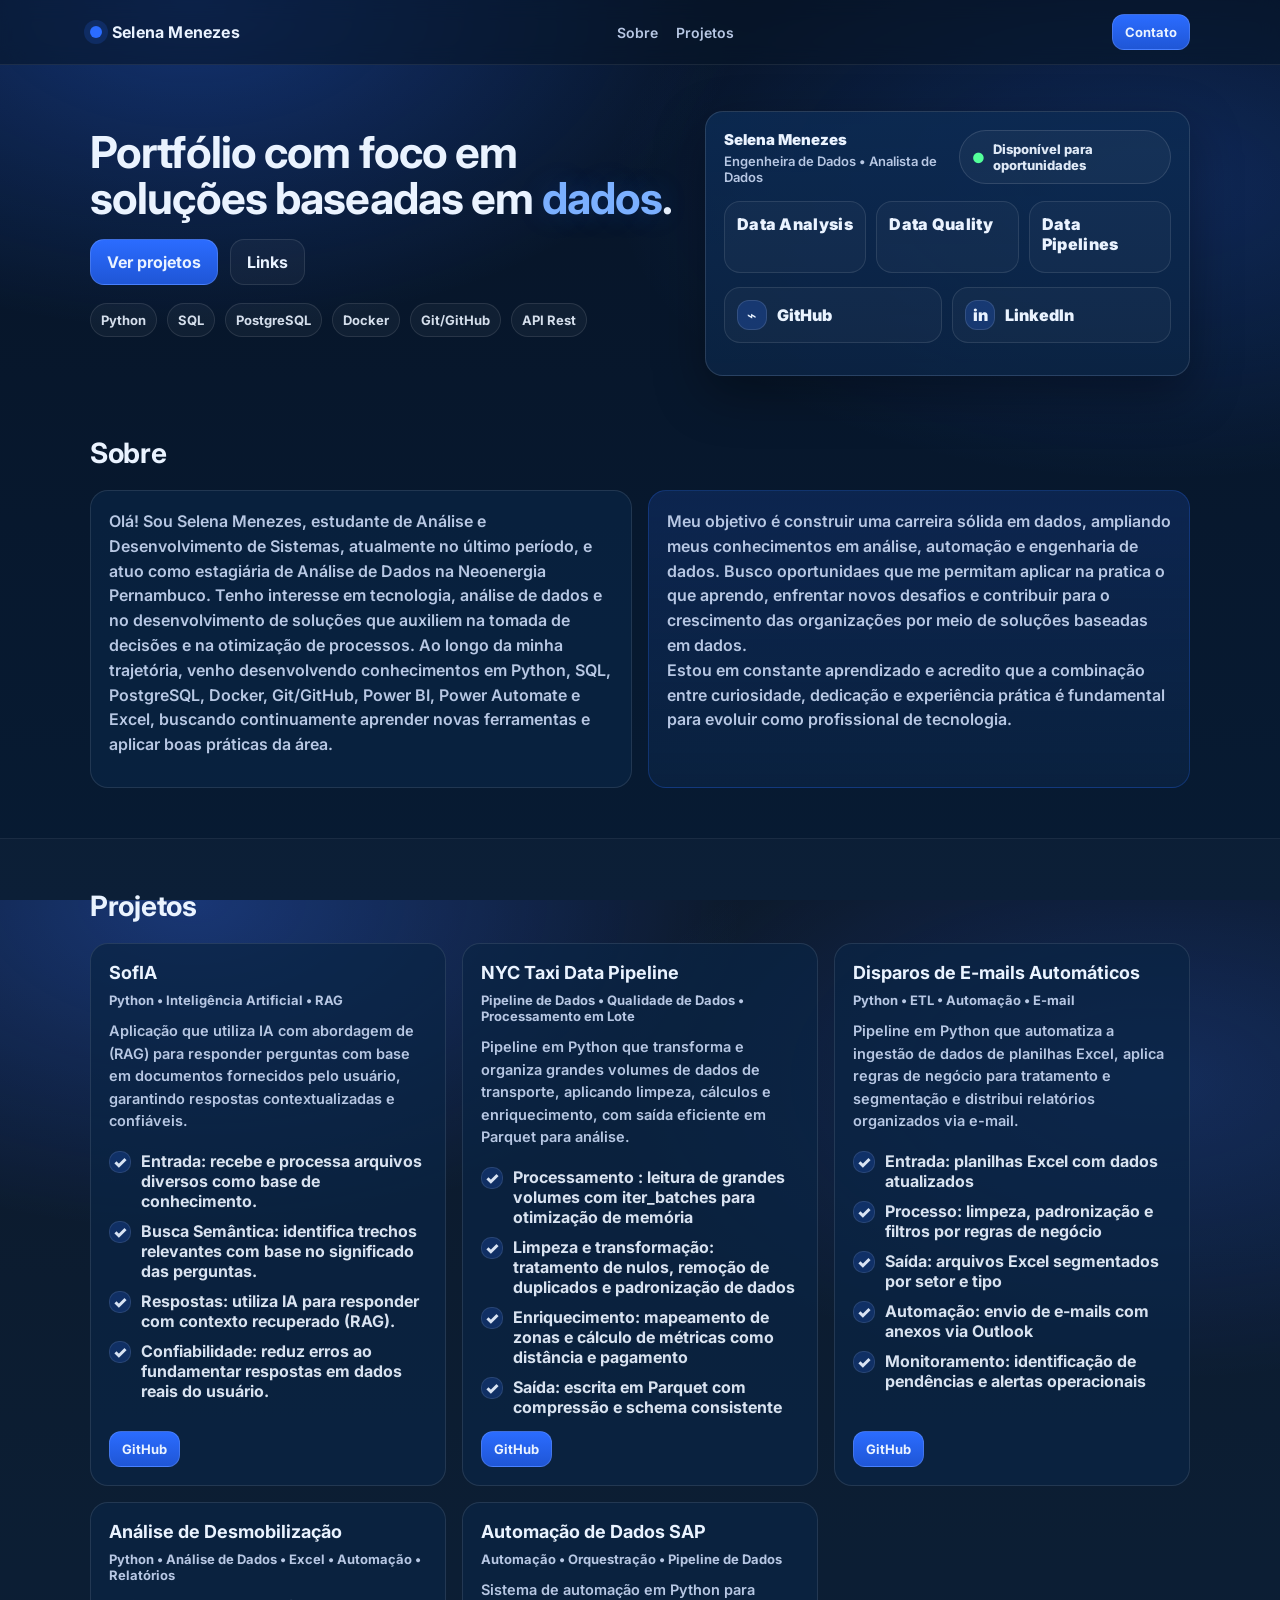
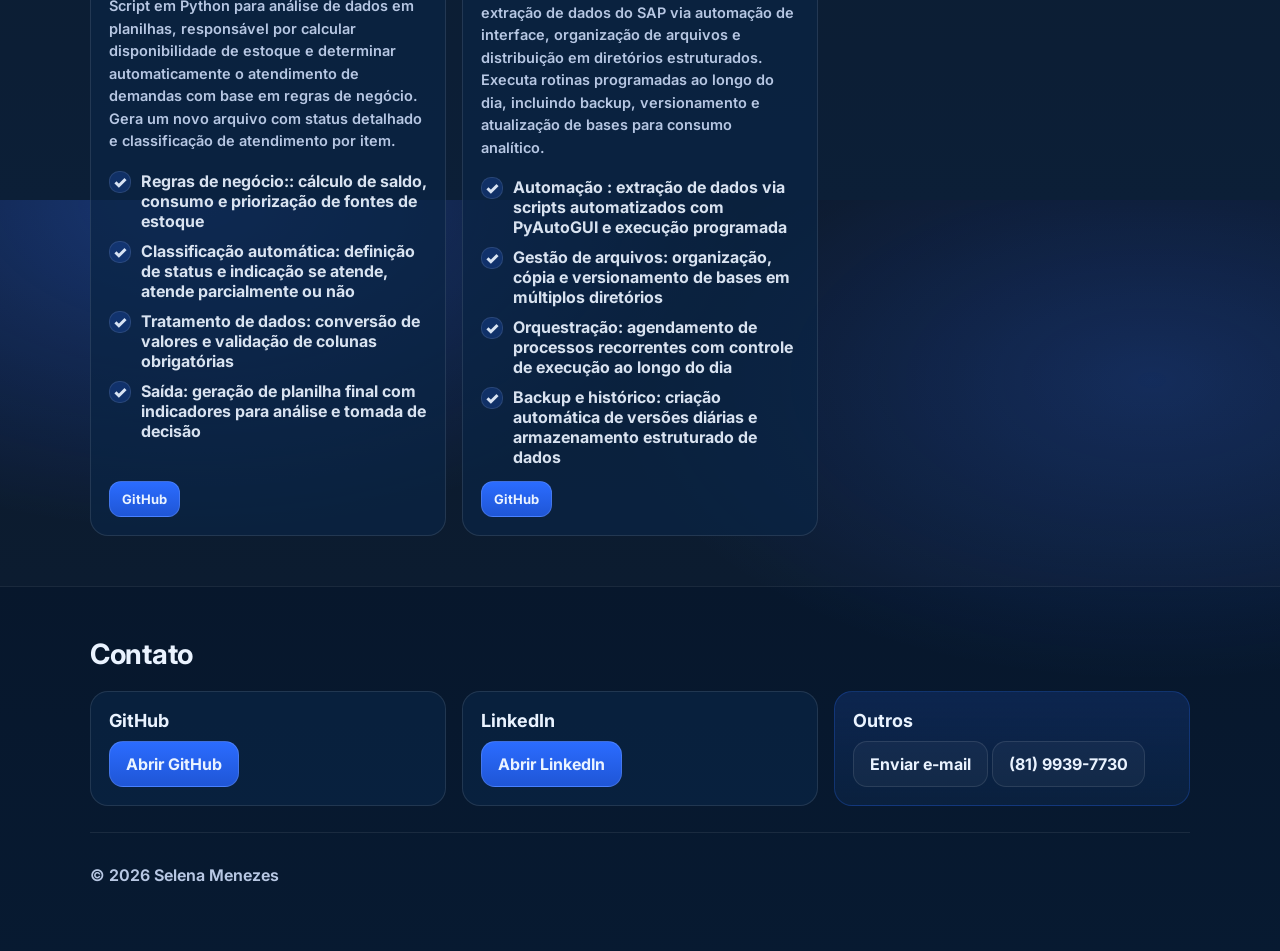
==== index.html @ e8805d84 "#" ====
<!doctype html>
<html lang="pt-BR">
<head>
  <meta charset="utf-8" />
  <meta name="viewport" content="width=device-width, initial-scale=1" />
  <meta name="description" content="Portfólio de dados da Selena Menezes: pipelines, ETL e projetos orientados a dados." />
  <title>Selena Menezes | Portfólio</title>
  <link rel="preconnect" href="https://fonts.googleapis.com">
  <link rel="preconnect" href="https://fonts.gstatic.com" crossorigin>
  <link href="https://fonts.googleapis.com/css2?family=Inter:wght@400;600;700&display=swap" rel="stylesheet">

  <link rel="stylesheet" href="./styles.css" />

  <meta property="og:title" content="Selena Menezes | Portfólio de Dados" />
  <meta property="og:description" content="pipelines e projetos de dados (sem dashboards)" />
  <meta property="og:type" content="website" />
</head>
<body>
  <a class="skip-link" href="#conteudo">Pular para o conteúdo</a>

  <header class="topbar">
    <div class="container topbar__inner">
      <div class="brand" aria-label="Marca">
        <span class="brand__dot" aria-hidden="true"></span>
        <span class="brand__name">Selena Menezes</span>
      </div>

      <nav class="nav" aria-label="Navegação">
        <a href="#sobre" class="nav__link">Sobre</a>
        <a href="#projetos" class="nav__link">Projetos</a>
      </nav>

      <a href="#contato" class="btn btn--primary btn--small" data-i18n="hire">Contato</a>
    </div>
  </header>

  <main id="conteudo">
    <!-- HERO -->
    <section class="hero">
      <div class="container hero__grid">
        <div class="hero__copy">
          <h1 class="hero__title">
            Portfólio com foco em soluções baseadas em <span class="accent">dados</span>.
          </h1>
          <p class="hero__subtitle">

          </p>

          <div class="hero__actions">
            <a class="btn btn--primary" href="#projetos">Ver projetos</a>
            <a class="btn btn--ghost" href="#contato">Links</a>
          </div>

          <ul class="trust">
            <li class="trust__item">Python</li>
            <li class="trust__item">SQL</li>
            <li class="trust__item">PostgreSQL</li>
            <li class="trust__item">Docker</li>
            <li class="trust__item">Git/GitHub</li>
            <li class="trust__item">API Rest</li>
          </ul>
        </div>

        <div class="hero__card" aria-label="Cartão de destaque">
          <div class="hero__cardTop">
            <div class="profile">

              <div>
                <p class="profile__name">Selena Menezes</p>
                <p class="profile__role">Engenheira de Dados • Analista de Dados</p>
              </div>
            </div>

            <div class="status">
              <div class="status__pill">
                <span class="status__icon" aria-hidden="true">●</span>
                Disponível para oportunidades
              </div>
            </div>
          </div>

          <div class="hero__stats" role="list">
            <div class="stat" role="listitem">
              <div class="stat__num">Data Analysis</div>
              <div class="stat__label"></div>
            </div>
            <div class="stat" role="listitem">
              <div class="stat__num">Data Quality</div>
              <div class="stat__label"></div>
            </div>
            <div class="stat" role="listitem">
              <div class="stat__num">Data Pipelines</div>
              <div class="stat__label"></div>
            </div>
          </div>

          <div class="hero__links" id="links-quick">
            <a class="linkCard" href="https://github.com/selenamenezes" target="_blank" rel="noreferrer noopener">
              <span class="linkCard__icon" aria-hidden="true">⌁</span>
              <span class="linkCard__text">GitHub</span>
              <span class="linkCard__hint"></span>
            </a>
            <a class="linkCard" href="https://www.linkedin.com/in/selena-menezes/" target="_blank" rel="noreferrer noopener">
              <span class="linkCard__icon" aria-hidden="true">in</span>
              <span class="linkCard__text">LinkedIn</span>
              <span class="linkCard__hint"></span>
            </a>
          </div>

          <p class="hero__note">
          </p>
        </div>
      </div>
    </section>

    <!-- SOBRE -->
    <section class="section" id="sobre">
      <div class="container">
        <div class="section__header">
          <h2 class="section__title">Sobre</h2>
        </div>

        <div class="grid-2">
          <div class="card">
            <p class="card__text">
              Olá! Sou Selena Menezes, estudante de Análise e Desenvolvimento de Sistemas, atualmente no último período, e atuo como estagiária de Análise de Dados na Neoenergia Pernambuco.
Tenho interesse em tecnologia, análise de dados e no desenvolvimento de soluções que auxiliem na tomada de decisões e na otimização de processos.
Ao longo da minha trajetória, venho desenvolvendo conhecimentos em Python, SQL, PostgreSQL, Docker, Git/GitHub, Power BI, Power Automate e Excel, buscando continuamente aprender novas ferramentas e aplicar boas práticas da área.
          </div>

          <div class="card card--accent">
            <p class="card__text">
              Meu objetivo é construir uma carreira sólida em dados, ampliando meus conhecimentos em análise, automação e engenharia de dados. Busco oportunidaes que me permitam aplicar na pratica o que aprendo, enfrentar novos desafios
              e contribuir para o crescimento das organizações por meio de soluções baseadas em dados. <br>
              Estou em constante aprendizado e acredito que a combinação entre curiosidade, dedicação e experiência prática é fundamental para evoluir como profissional de tecnologia.
            </p>
            <p class="card__text">
              
            </p>

          </div>
        </div>
      </div>
    </section>

    <!-- PROJETOS -->
    <section class="section section--alt" id="projetos">
      <div class="container">
        <div class="section__header">
          <h2 class="section__title">Projetos</h2>
        </div>

        <div class="projectGrid" id="projectGrid">
          <!-- PROJECT 1 -->
          <article class="projectCard" data-project>
            <div class="projectCard__top">
              <div>
                <h3 class="projectCard__title">SofIA</h3>
                <p class="projectCard__meta">Python • Inteligência Artificial • RAG</p>
              </div>
            </div>

            <p class="projectCard__desc">
              Aplicação que utiliza IA com abordagem de (RAG) para responder perguntas com base em documentos fornecidos pelo usuário, garantindo respostas contextualizadas e confiáveis.
            </p>

            <div class="projectCard__bullets">

              <div class="bullet">
                <span class="bullet__icon" aria-hidden="true">✓</span>
                <span><b>Entrada:</b> recebe e processa arquivos diversos como base de conhecimento.</span>
              </div>
              <div class="bullet">
                <span class="bullet__icon" aria-hidden="true">✓</span>
                <span><b>Busca Semântica:</b> identifica trechos relevantes com base no significado das perguntas.</span>
              </div>
              <div class="bullet">
                <span class="bullet__icon" aria-hidden="true">✓</span>
                <span><b>Respostas:</b> utiliza IA para responder com contexto recuperado (RAG).</span>
              </div>
              <div class="bullet">
                <span class="bullet__icon" aria-hidden="true">✓</span>
                <span><b>Confiabilidade:</b> reduz erros ao fundamentar respostas em dados reais do usuário.</span>
              </div>
            </div>

            <div class="projectCard__links">
              <a class="btn btn--primary btn--small" href="https://github.com/selenamenezes/sofIA_ETEPD" target=_blank  rel="noreferrer noopener">GitHub</a>
       
            </div>

            <div class="details" aria-live="polite" hidden>
              <div class="details__inner">
                <p class="details__title">Como rodar (substitua)</p>
                <ol class="list list--number">
                  <li>Instale dependências: <code>pip install -r requirements.txt</code></li>
                  <li>Configure variáveis em <code>.env</code></li>
                  <li>Execute: <code>python main.py</code></li>
                </ol>

                <p class="details__title">Checklist do pipeline</p>
                <ul class="list">
                  <li>Log das etapas</li>
                  <li>Validações (schema, nulls, ranges)</li>
                  <li>Reprocessamento e idempotência</li>
                </ul>
              </div>
            </div>
          </article>

           <!-- PROJECT 3 -->
          <article class="projectCard" data-project>
            <div class="projectCard__top">
              <div>
                <h3 class="projectCard__title">NYC Taxi Data Pipeline</h3>
                <p class="projectCard__meta">Pipeline de Dados • Qualidade de Dados • Processamento em Lote</p>
              </div>
            </div>

            <p class="projectCard__desc">
              Pipeline em Python que transforma e organiza grandes volumes de dados de transporte, aplicando limpeza, cálculos e enriquecimento, com saída eficiente em Parquet para análise.
            </p>

            <div class="projectCard__bullets">
              <div class="bullet"><span class="bullet__icon" aria-hidden="true">✓</span><span><b>Processamento :</b> leitura de grandes volumes com iter_batches para otimização de memória</span></div>
              <div class="bullet"><span class="bullet__icon" aria-hidden="true">✓</span><span><b> Limpeza e transformação:</b> tratamento de nulos, remoção de duplicados e padronização de dados</span></div>
              <div class="bullet"><span class="bullet__icon" aria-hidden="true">✓</span><span><b> Enriquecimento:</b> mapeamento de zonas e cálculo de métricas como distância e pagamento</span></div>
              <div class="bullet"><span class="bullet__icon" aria-hidden="true">✓</span><span><b>Saída:</b> escrita em Parquet com compressão e schema consistente</span></div>
            </div>

            <div class="projectCard__links">
              <a class="btn btn--primary btn--small" href="https://github.com/selenamenezes/NYC-Taxi-Data-Pipeline" target="_blank" rel="noreferrer noopener">GitHub</a>
            </div>

            <div class="details" hidden>
              <div class="details__inner">
                <p class="details__title">Estrutura recomendada</p>
                <ul class="list">
                  <li><code>tests/</code> com validações</li>
                  <li><code>reports/</code> com resultados</li>
                  <li>Ambiente configurável (sem segredos no código)</li>
                </ul>
              </div>
            </div>
          </article>
          
          <!-- PROJECT 2 -->
          <article class="projectCard" data-project>
            <div class="projectCard__top">
              <div>
                <h3 class="projectCard__title">Disparos de E-mails Automáticos</h3>
                <p class="projectCard__meta">Python • ETL • Automação • E-mail</p>
              </div>
            </div>

            <p class="projectCard__desc">
              Pipeline em Python que automatiza a ingestão de dados de planilhas Excel, aplica regras de negócio para tratamento e segmentação e distribui relatórios organizados via e-mail.
            </p>

            <div class="projectCard__bullets">
              <div class="bullet"><span class="bullet__icon" aria-hidden="true">✓</span><span><b>Entrada:</b>  planilhas Excel com dados atualizados</span></div>
              <div class="bullet"><span class="bullet__icon" aria-hidden="true">✓</span><span><b>Processo:</b> limpeza, padronização e filtros por regras de negócio </span></div>
              <div class="bullet"><span class="bullet__icon" aria-hidden="true">✓</span><span><b>Saída:</b> arquivos Excel segmentados por setor e tipo</span></div>
              <div class="bullet"><span class="bullet__icon" aria-hidden="true">✓</span><span><b>Automação:</b> envio de e-mails com anexos via Outlook</span></div>
              <div class="bullet"><span class="bullet__icon" aria-hidden="true">✓</span><span><b>Monitoramento:</b> identificação de pendências e alertas operacionais</span></div>
            </div>

            <div class="projectCard__links">
              <a class="btn btn--primary btn--small" href="https://github.com/selenamenezes/envio_automatico_emails" target="_blank" rel="noreferrer noopener">GitHub</a>

            </div>

            <div class="details" hidden>
              <div class="details__inner">
                <p class="details__title">Resultados que você pode citar</p>
                <ul class="list">
                  <li>Redução no tempo de execução</li>
                  <li>Redução de falhas/rollback</li>
                  <li>Padronização de schema</li>
                </ul>
              </div>
            </div>
          </article>

          <!-- PROJECT 5 -->
          <article class="projectCard" data-project>
            <div class="projectCard__top">
              <div>
                <h3 class="projectCard__title">Análise de Desmobilização</h3>
                <p class="projectCard__meta">Python • Análise de Dados • Excel • Automação • Relatórios</p>
              </div>
            </div>

            <p class="projectCard__desc">
              Script em Python para análise de dados em planilhas, responsável por calcular disponibilidade de estoque e determinar automaticamente o atendimento de demandas com base em regras de negócio. Gera um novo arquivo com status detalhado e classificação de atendimento por item.
            </p>

            <div class="projectCard__bullets">
              <div class="bullet"><span class="bullet__icon" aria-hidden="true">✓</span><span><b>Regras de negócio::</b> cálculo de saldo, consumo e priorização de fontes de estoque</span></div>
              <div class="bullet"><span class="bullet__icon" aria-hidden="true">✓</span><span><b>Classificação automática:</b> definição de status e indicação se atende, atende parcialmente ou não</span></div>
              <div class="bullet"><span class="bullet__icon" aria-hidden="true">✓</span><span><b>Tratamento de dados:</b> conversão de valores e validação de colunas obrigatórias</span></div>
              <div class="bullet"><span class="bullet__icon" aria-hidden="true">✓</span><span><b>Saída:</b>  geração de planilha final com indicadores para análise e tomada de decisão</span></div>
            </div>

            <div class="projectCard__links">
              <a class="btn btn--primary btn--small" href="https://github.com/selenamenezes/analise_desmobilizacao" target="_blank" rel="noreferrer noopener">GitHub</a>
            </div>

            <div class="details" hidden>
              <div class="details__inner">
                <p class="details__title">Checklist de qualidade</p>
                <ul class="list">
                  <li>Logs das etapas e contagem de registros</li>
                  <li>Validações antes/depois do load</li>
                  <li>Configuração via variáveis/arquivos (sem segredos no código)</li>
                </ul>
              </div>
            </div>
          </article>

          <!-- PROJECT 4 -->
          <article class="projectCard" data-project>
            <div class="projectCard__top">
              <div>
                <h3 class="projectCard__title">Automação de Dados SAP</h3>
                <p class="projectCard__meta">Automação  • Orquestração  • Pipeline de Dados</p>
              </div>
            </div>

            <p class="projectCard__desc">
              Sistema de automação em Python para extração de dados do SAP via automação de interface, organização de arquivos e distribuição em diretórios estruturados. Executa rotinas programadas ao longo do dia, incluindo backup, versionamento e atualização de bases para consumo analítico.
            </p>

            <div class="projectCard__bullets">
              <div class="bullet"><span class="bullet__icon" aria-hidden="true">✓</span><span><b>Automação :</b>  extração de dados via scripts automatizados com PyAutoGUI e execução programada</span></div>
              <div class="bullet"><span class="bullet__icon" aria-hidden="true">✓</span><span><b>Gestão de arquivos:</b> organização, cópia e versionamento de bases em múltiplos diretórios</span></div>
              <div class="bullet"><span class="bullet__icon" aria-hidden="true">✓</span><span><b>Orquestração:</b> agendamento de processos recorrentes com controle de execução ao longo do dia</span></div>
              <div class="bullet"><span class="bullet__icon" aria-hidden="true">✓</span><span><b>Backup e histórico:</b> criação automática de versões diárias e armazenamento estruturado de dados</span></div>
            </div>

            <div class="projectCard__links">
              <a class="btn btn--primary btn--small" href="https://github.com/selenamenezes/atualizacoes_24h" target="_blank" rel="noreferrer noopener">GitHub</a>
            </div>

            <div class="details" hidden>
              <div class="details__inner">
                <p class="details__title">O que destacar no README</p>
                <ul class="list">
                  <li>Exemplos de entrada (formato esperado)</li>
                  <li>Regras de validação (critérios e resultados)</li>
                  <li>Estratégia de idempotência e reprocessamento</li>
                </ul>
              </div>
            </div>
          </article>

        </div>

      </div>
    </section>

    <!-- CONTATO -->
    <section class="section" id="contato">
      <div class="container">
        <div class="section__header">
          <h2 class="section__title">Contato</h2>
        </div>

        <div class="grid-3">
          <div class="card">
            <h3 class="card__title">GitHub</h3>
            <a class="btn btn--primary" href="https://github.com/selenamenezes" target="_blank" rel="noreferrer noopener">Abrir GitHub</a>
          </div>
          <div class="card">
            <h3 class="card__title">LinkedIn</h3>
            <a class="btn btn--primary" href="https://www.linkedin.com/in/selena-menezes" target="_blank" rel="noreferrer noopener">Abrir LinkedIn</a>
          </div>
          <div class="card card--accent">
            <h3 class="card__title">Outros</h3>
            <a class="btn btn--ghost" href="mailto:selenamenezes18@gmail.com">Enviar e-mail</a>
            <a class="btn btn--ghost">(81) 9939-7730</a>
          </div>
        </div>

        <footer class="footer">
          <p>
            © <span id="year"></span> Selena Menezes
          </p>
        </footer>
      </div>
    </section>
  </main>

  <script src="./script.js"></script>
</body>
</html>
---- styles.css ----
/* Base */
:root{
  --bg: #071427;
  --bg2:#071b33;
  --card:#0b2444;
  --card2:#0c2a52;
  --text:#eaf3ff;
  --muted:#b7c7e3;
  --primary:#2b6cff; /* blue fav */
  --primary2:#1f56d6;
  --border: rgba(255,255,255,.10);
  --shadow: 0 18px 50px rgba(0,0,0,.35);
  --radius: 18px;
}

*{box-sizing:border-box}
html,body{height:100%}
body{
  margin:0;
  font-family: Inter, system-ui, -apple-system, Segoe UI, Roboto, Arial, sans-serif;
  color:var(--text);
  background:
    radial-gradient(1000px 600px at 15% 0%, rgba(43,108,255,.35), transparent 55%),
    radial-gradient(900px 500px at 90% 20%, rgba(43,108,255,.22), transparent 60%),
    linear-gradient(180deg, var(--bg), var(--bg2));
}

.container{width:min(1100px, calc(100% - 40px)); margin:0 auto;}

.skip-link{
  position:absolute;
  left:-999px;
  top:auto;
  width:1px;
  height:1px;
  overflow:hidden;
}
.skip-link:focus{
  left:16px; top:16px; width:auto; height:auto;
  padding:10px 12px;
  background:#000;
  color:#fff;
  z-index:9999;
  border-radius:12px;
}

/* Topbar */
.topbar{
  position:sticky;
  top:0;
  z-index:50;
  backdrop-filter: blur(10px);
  background: rgba(7,20,39,.55);
  border-bottom: 1px solid rgba(255,255,255,.08);
}
.topbar__inner{display:flex; align-items:center; justify-content:space-between; gap:18px; padding:14px 0;}
.brand{display:flex; align-items:center; gap:10px; font-weight:700; letter-spacing:.2px;}
.brand__dot{width:12px; height:12px; border-radius:999px; background:var(--primary); box-shadow:0 0 0 6px rgba(43,108,255,.18)}
.brand__name{font-size:16px;}
.nav{display:flex; gap:18px; align-items:center;}
.nav__link{color:var(--muted); text-decoration:none; font-weight:600; font-size:14px;}
.nav__link:hover{color:var(--text)}

/* Buttons */
.btn{
  display:inline-flex;
  align-items:center;
  justify-content:center;
  gap:10px;
  border-radius:14px;
  padding:12px 16px;
  border:1px solid var(--border);
  color:var(--text);
  text-decoration:none;
  font-weight:700;
  transition: transform .08s ease, background .15s ease, border-color .15s ease;
}
.btn:active{transform: translateY(1px)}
.btn--small{padding:9px 12px; border-radius:12px; font-size:13px}
.btn--primary{background: linear-gradient(180deg, var(--primary), var(--primary2)); border-color: rgba(255,255,255,.14)}
.btn--primary:hover{border-color: rgba(255,255,255,.22)}
.btn--ghost{background: rgba(255,255,255,.04)}
.btn--ghost:hover{background: rgba(255,255,255,.07)}

/* Hero */
.hero{padding:46px 0 10px;}
.hero__grid{display:grid; grid-template-columns: 1.1fr .9fr; gap:22px; align-items:start;}
.hero__copy{padding:18px 0;}
.kicker{margin:0 0 10px; color:rgba(234,243,255,.85); font-weight:800; letter-spacing:.12em; font-size:12px; text-transform:uppercase}
.hero__title{margin:0 0 14px; font-size:44px; line-height:1.05; letter-spacing:-.02em;}
.accent{color: #7bb0ff; text-shadow: 0 0 28px rgba(43,108,255,.22)}
.hero__subtitle{margin:0 0 18px; color:var(--muted); font-weight:500; font-size:15.5px; line-height:1.55; max-width:58ch;}
.hero__actions{display:flex; gap:12px; flex-wrap:wrap; margin-top:8px;}

.trust{list-style:none; padding:0; margin:18px 0 0; display:flex; flex-wrap:wrap; gap:10px;}
.trust__item{
  padding:8px 10px;
  border:1px solid rgba(255,255,255,.10);
  background: rgba(255,255,255,.04);
  border-radius:999px;
  font-weight:700;
  font-size:13px;
  color: rgba(234,243,255,.9);
}

.hero__card{
  background: linear-gradient(180deg, rgba(12,42,82,.9), rgba(11,36,68,.86));
  border:1px solid rgba(255,255,255,.12);
  border-radius: var(--radius);
  box-shadow: var(--shadow);
  padding:18px;
}
.hero__cardTop{display:flex; justify-content:space-between; gap:12px; align-items:flex-start;}
.profile{display:flex; gap:12px; align-items:center;}
.avatar{width:44px; height:44px; border-radius:14px; background: rgba(43,108,255,.22); border:1px solid rgba(255,255,255,.14); display:flex; align-items:center; justify-content:center; font-weight:900;}
.profile__name{margin:0; font-weight:900; font-size:15px}
.profile__role{margin:4px 0 0; color:var(--muted); font-weight:600; font-size:13px}

.status__pill{display:inline-flex; gap:8px; align-items:center; padding:10px 12px; border-radius:999px; border:1px solid rgba(255,255,255,.12); background: rgba(255,255,255,.04); font-weight:800; color:rgba(234,243,255,.95); font-size:13px}
.status__icon{color: #53ff9a; font-size:14px}

.hero__stats{display:grid; grid-template-columns: repeat(3, 1fr); gap:10px; margin-top:16px;}
.stat{padding:12px; border-radius:16px; border:1px solid rgba(255,255,255,.10); background: rgba(255,255,255,.03)}
.stat__num{font-weight:950; letter-spacing:.02em}
.stat__label{margin-top:6px; color:var(--muted); font-weight:700; font-size:13px}

.hero__links{display:grid; grid-template-columns: 1fr 1fr; gap:10px; margin-top:14px;}
.linkCard{
  text-decoration:none; color:var(--text);
  border-radius:16px;
  border:1px solid rgba(255,255,255,.10);
  background: rgba(255,255,255,.03);
  padding:12px;
  display:flex; align-items:center; gap:10px;
}
.linkCard:hover{border-color: rgba(255,255,255,.20); background: rgba(255,255,255,.06)}
.linkCard__icon{width:30px; height:30px; border-radius:12px; display:flex; align-items:center; justify-content:center; background: rgba(43,108,255,.22); border:1px solid rgba(255,255,255,.12); font-weight:900}
.linkCard__text{font-weight:900}
.linkCard__hint{margin-left:auto; color:var(--muted); font-weight:800; font-size:12px}

.hero__note{margin:14px 0 0; color:var(--muted); font-weight:600; font-size:13px; line-height:1.45}

/* Sections */
.section{padding:50px 0;}
.section--alt{background: rgba(255,255,255,.02); border-top:1px solid rgba(255,255,255,.06); border-bottom:1px solid rgba(255,255,255,.06)}
.section__header{margin-bottom:20px;}
.section__title{margin:0; font-size:28px; letter-spacing:-.01em}
.section__subtitle{margin:8px 0 0; color:var(--muted); font-weight:600;}

/* Grids */
.grid-2{display:grid; grid-template-columns: 1fr 1fr; gap:16px;}
.grid-3{display:grid; grid-template-columns: repeat(3, 1fr); gap:16px;}

.card{
  background: rgba(11,36,68,.72);
  border:1px solid rgba(255,255,255,.10);
  border-radius: var(--radius);
  padding:18px;
}
.card--accent{background: linear-gradient(180deg, rgba(43,108,255,.16), rgba(11,36,68,.72)); border-color: rgba(43,108,255,.25)}
.card__title{margin:0 0 10px; font-size:18px}
.card__text{margin:0 0 12px; color:var(--muted); font-weight:600; line-height:1.55}
.card__tagline{margin:0; color: rgba(234,243,255,.92); font-weight:900}

.list{margin:0; padding-left:18px; color:var(--muted); font-weight:600; line-height:1.7}
.list code{color: rgba(234,243,255,.92)}
.list--number{padding-left:20px}

/* Projects */
.projectGrid{display:grid; grid-template-columns: repeat(3, 1fr); gap:16px;}
.projectCard{
  background: rgba(11,36,68,.72);
  border:1px solid rgba(255,255,255,.10);
  border-radius: var(--radius);
  padding:18px;
  display:flex; flex-direction:column;
  min-height: 380px;
}
.projectCard__top{display:flex; align-items:flex-start; justify-content:space-between; gap:12px;}
.projectCard__title{margin:0; font-size:18px; line-height:1.25}
.projectCard__meta{margin:8px 0 0; color:var(--muted); font-weight:700; font-size:13px}
.projectCard__desc{margin:12px 0 14px; color:var(--muted); font-weight:600; line-height:1.55; font-size:14.5px}
.projectCard__bullets{display:flex; flex-direction:column; gap:10px; margin-top:4px;}
.bullet{display:flex; gap:10px; align-items:flex-start; color: rgba(234,243,255,.92); font-weight:700}
.bullet__icon{width:22px; height:22px; border-radius:10px; display:inline-flex; align-items:center; justify-content:center; background: rgba(43,108,255,.20); border:1px solid rgba(255,255,255,.10); font-weight:900; flex:0 0 auto}

.projectCard__links{display:flex; gap:10px; margin-top:auto; padding-top:14px;}

.badge{
  padding:8px 10px; border-radius:999px;
  font-weight:900; font-size:12px;
  border:1px solid rgba(255,255,255,.12);
  background: rgba(255,255,255,.04);
  color: rgba(234,243,255,.9);
}
.badge--blue{border-color: rgba(43,108,255,.35); background: rgba(43,108,255,.12)}

.details{margin-top:12px; border-top: 1px solid rgba(255,255,255,.08); padding-top:12px;}
.details__inner{color:var(--muted);}
.details__title{margin:0 0 10px; font-weight:950; color: rgba(234,243,255,.92)}

.ctaRow{margin-top:16px}
.ctaRow__card{
  padding:16px;
  border-radius: var(--radius);
  border:1px dashed rgba(255,255,255,.18);
  background: rgba(255,255,255,.03);
}
.ctaRow__title{margin:0; font-weight:950}
.ctaRow__text{margin:8px 0 0; color:var(--muted); font-weight:650; line-height:1.5}

/* Footer */
.footer{margin-top:26px; padding-top:16px; border-top:1px solid rgba(255,255,255,.08); color:var(--muted); font-weight:650}
.footer__link{color: rgba(234,243,255,.9); font-weight:900; text-decoration:none}
.footer__link:hover{text-decoration:underline}

/* Responsive */
@media (max-width: 980px){
  .hero__grid{grid-template-columns: 1fr;}
  .projectGrid{grid-template-columns: 1fr;}
  .grid-3{grid-template-columns: 1fr;}
  .grid-2{grid-template-columns: 1fr;}
  .hero__title{font-size:34px}
  .nav{display:none}
}
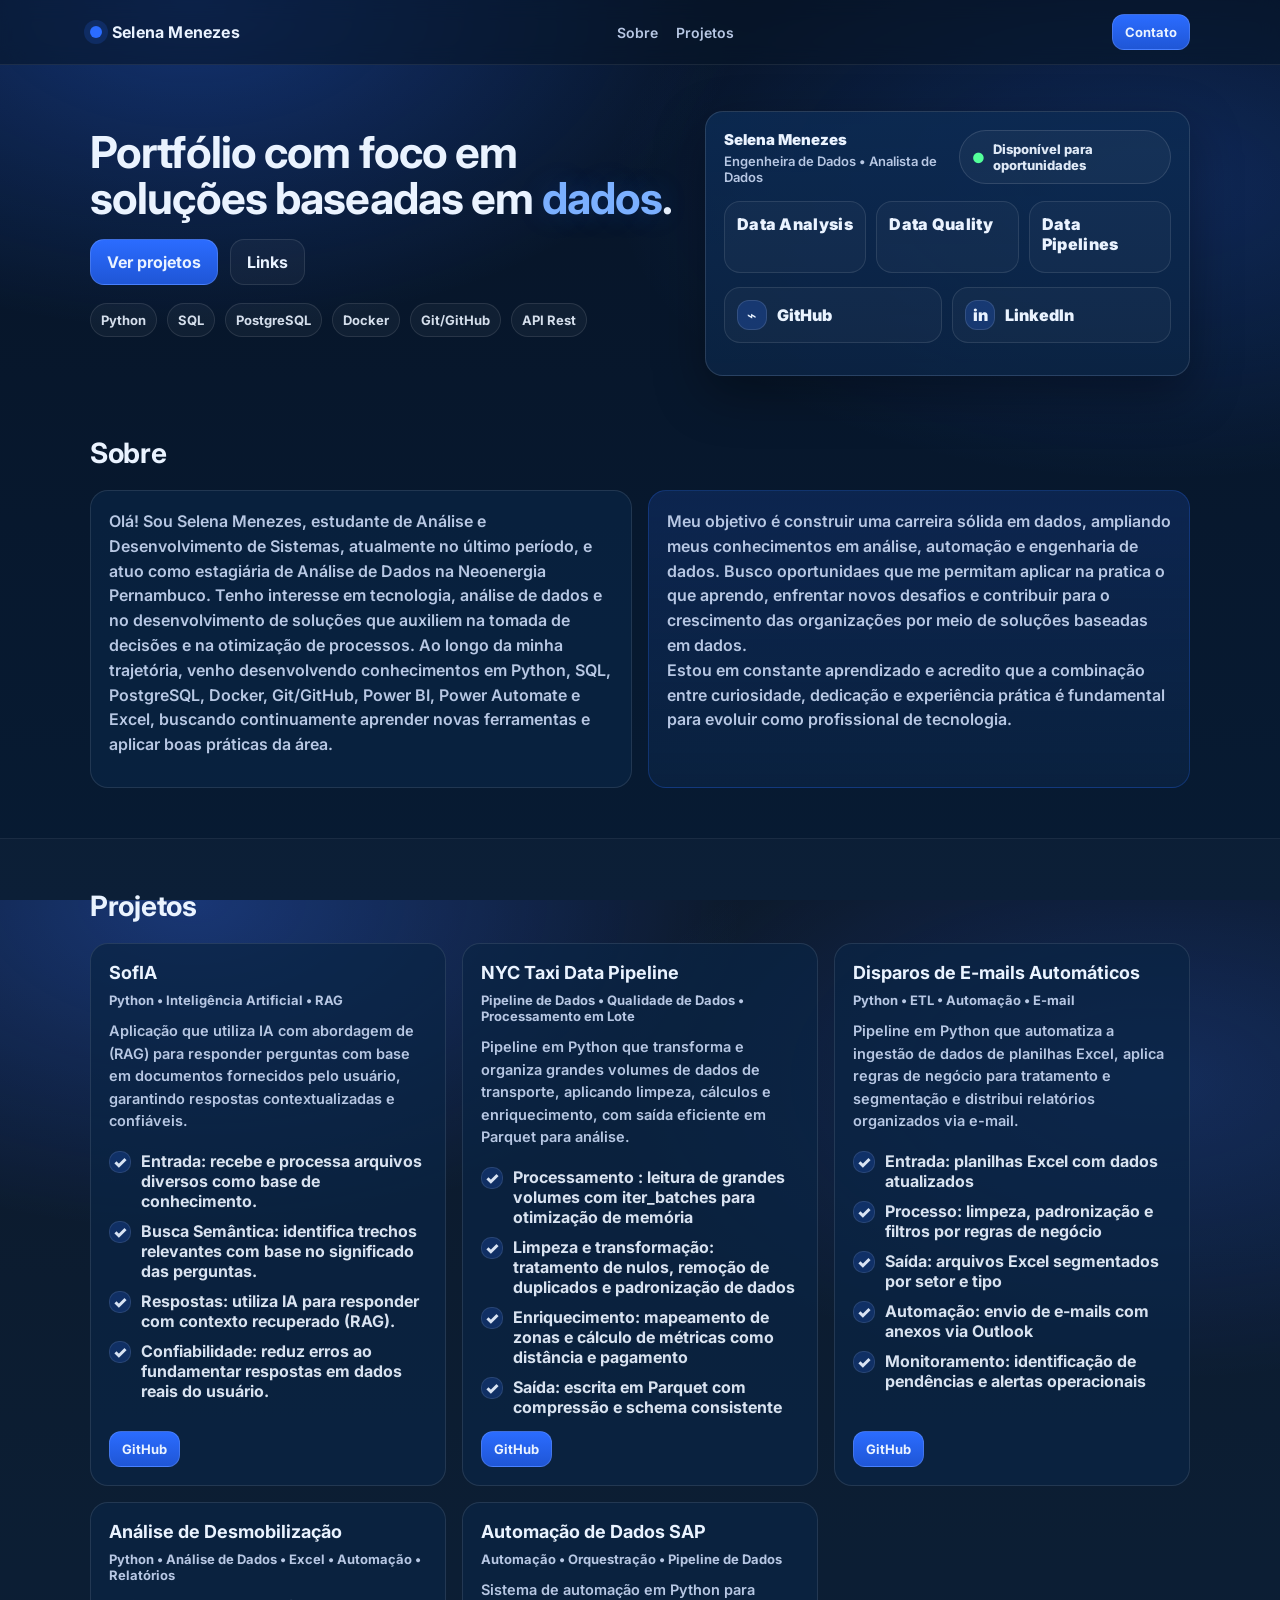
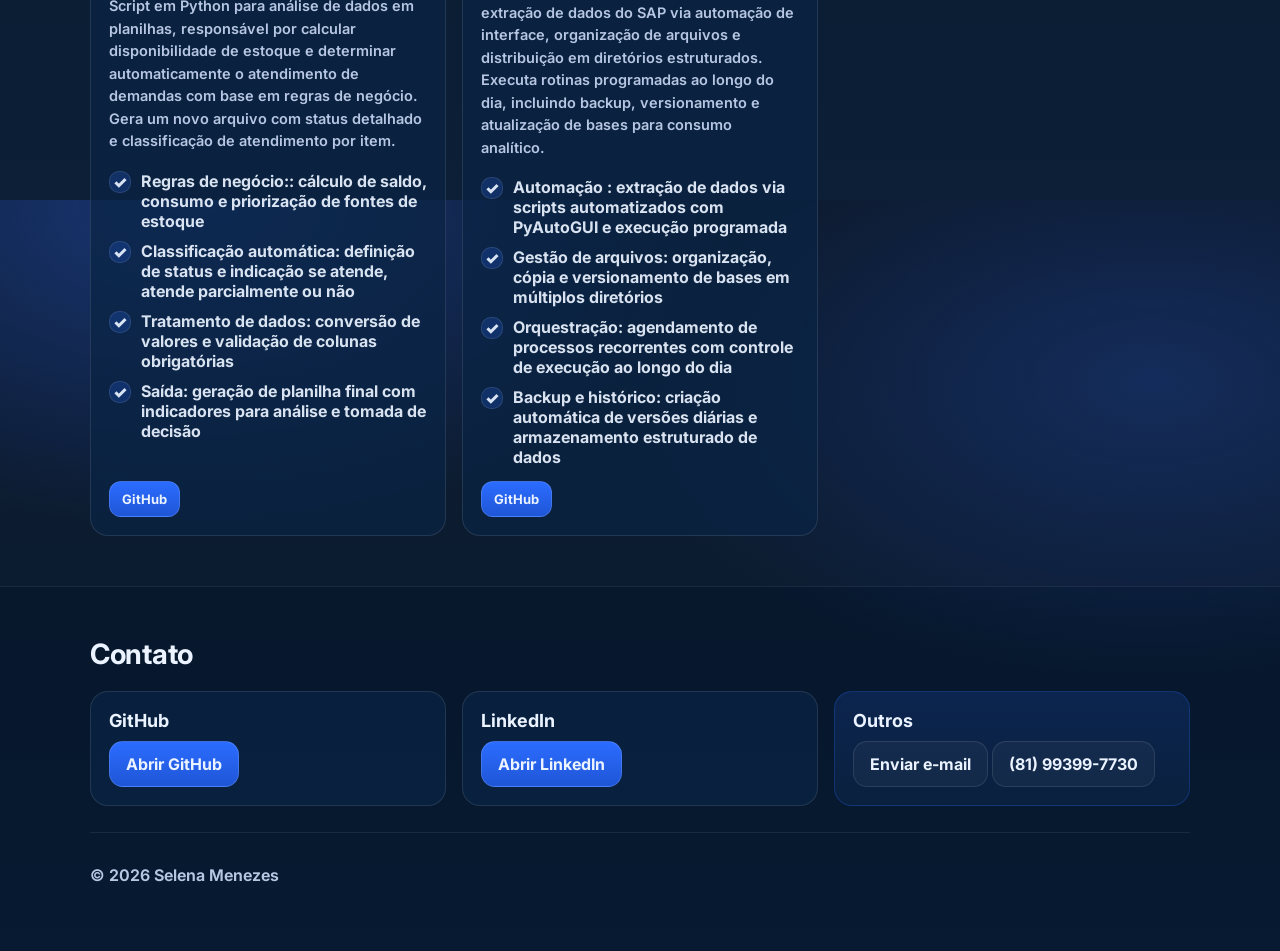
==== commit 296549c9: "#" ====
--- a/index.html
+++ b/index.html
@@ -12,7 +12,7 @@
   <link rel="stylesheet" href="./styles.css" />
 
   <meta property="og:title" content="Selena Menezes | Portfólio de Dados" />
-  <meta property="og:description" content="pipelines e projetos de dados (sem dashboards)" />
+  <meta property="og:description" content="" />
   <meta property="og:type" content="website" />
 </head>
 <body>
@@ -378,7 +378,7 @@
           <div class="card card--accent">
             <h3 class="card__title">Outros</h3>
             <a class="btn btn--ghost" href="mailto:selenamenezes18@gmail.com">Enviar e-mail</a>
-            <a class="btn btn--ghost">(81) 9939-7730</a>
+            <a class="btn btn--ghost">(81) 99399-7730</a>
           </div>
         </div>
 
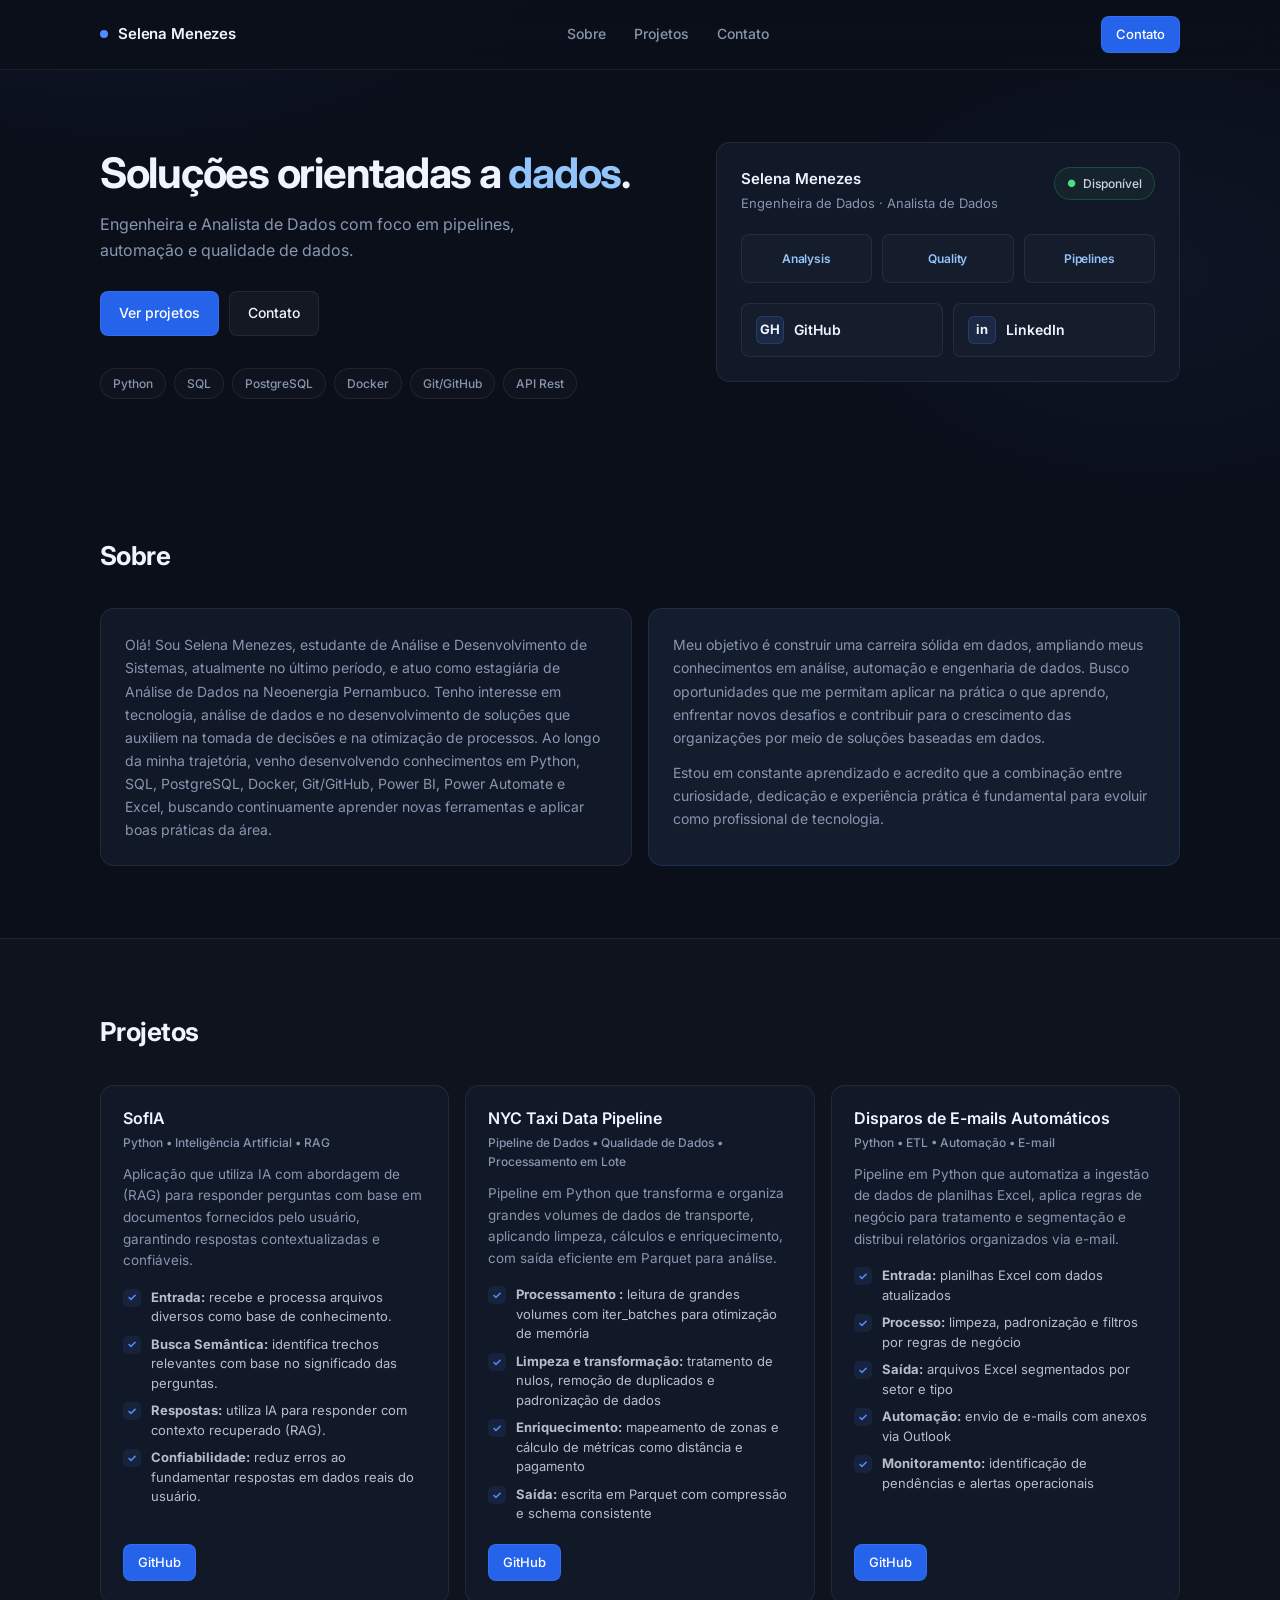
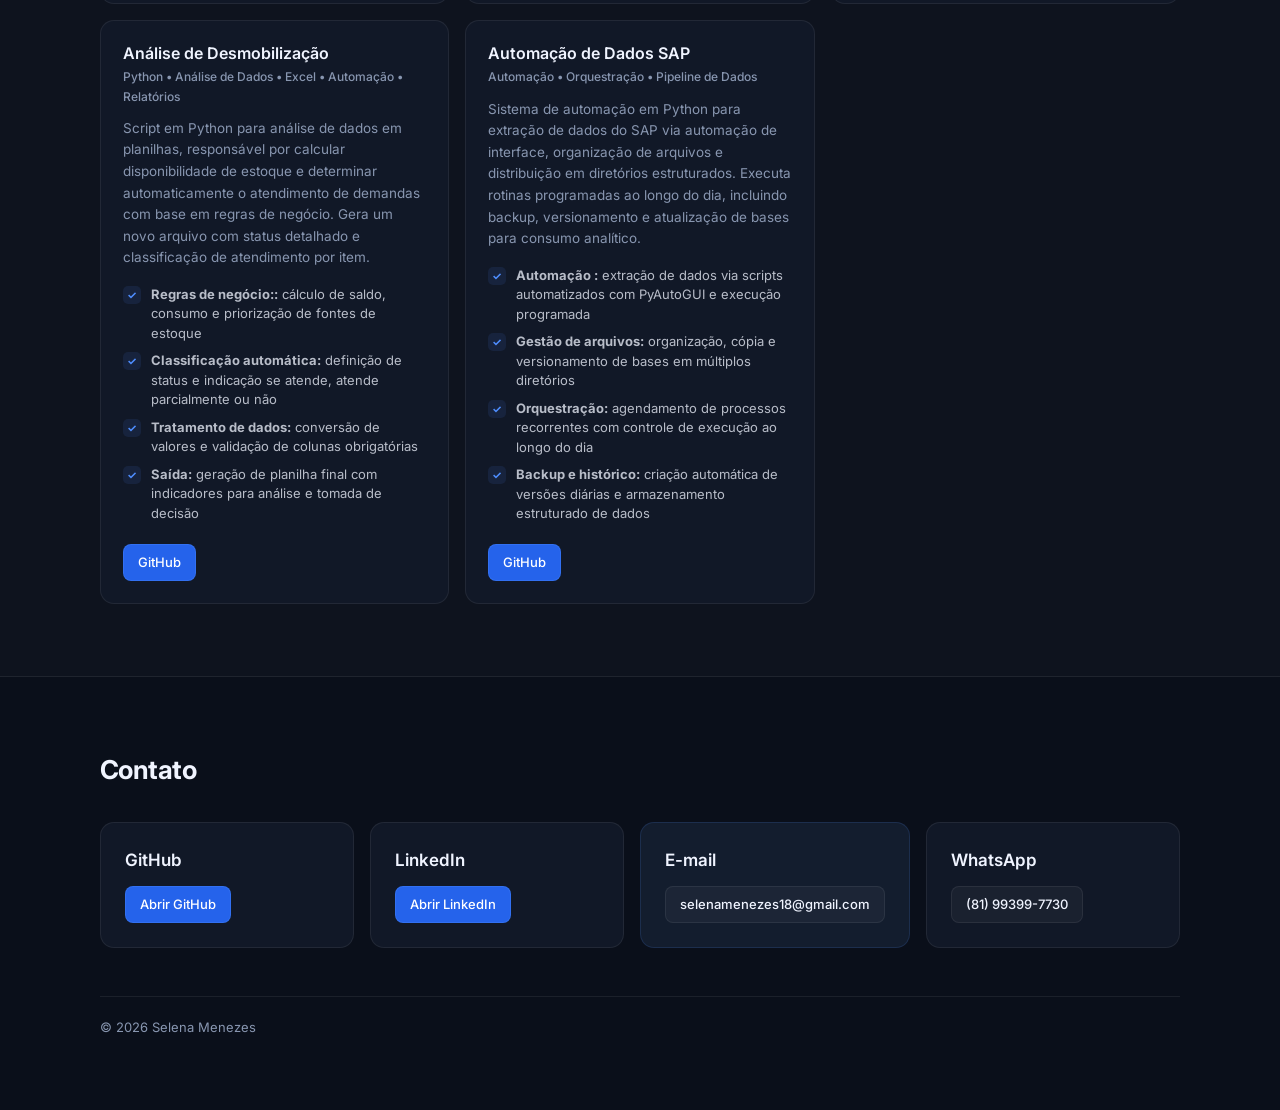
==== commit e4cab38c: "#" ====
--- a/index.html
+++ b/index.html
@@ -20,17 +20,18 @@
 
   <header class="topbar">
     <div class="container topbar__inner">
-      <div class="brand" aria-label="Marca">
+      <a class="brand" href="#" aria-label="Início">
         <span class="brand__dot" aria-hidden="true"></span>
-        <span class="brand__name">Selena Menezes</span>
-      </div>
+        Selena Menezes
+      </a>
 
       <nav class="nav" aria-label="Navegação">
         <a href="#sobre" class="nav__link">Sobre</a>
         <a href="#projetos" class="nav__link">Projetos</a>
+        <a href="#contato" class="nav__link">Contato</a>
       </nav>
 
-      <a href="#contato" class="btn btn--primary btn--small" data-i18n="hire">Contato</a>
+      <a href="#contato" class="btn btn--primary btn--small">Contato</a>
     </div>
   </header>
 
@@ -40,15 +41,15 @@
       <div class="container hero__grid">
         <div class="hero__copy">
           <h1 class="hero__title">
-            Portfólio com foco em soluções baseadas em <span class="accent">dados</span>.
+            Soluções orientadas a <span class="accent">dados</span>.
           </h1>
           <p class="hero__subtitle">
-
+            Engenheira e Analista de Dados com foco em pipelines, automação e qualidade de dados.
           </p>
 
           <div class="hero__actions">
             <a class="btn btn--primary" href="#projetos">Ver projetos</a>
-            <a class="btn btn--ghost" href="#contato">Links</a>
+            <a class="btn btn--ghost" href="#contato">Contato</a>
           </div>
 
           <ul class="trust">
@@ -64,51 +65,39 @@
         <div class="hero__card" aria-label="Cartão de destaque">
           <div class="hero__cardTop">
             <div class="profile">
-
               <div>
                 <p class="profile__name">Selena Menezes</p>
-                <p class="profile__role">Engenheira de Dados • Analista de Dados</p>
-              </div>
-            </div>
-
-            <div class="status">
-              <div class="status__pill">
-                <span class="status__icon" aria-hidden="true">●</span>
-                Disponível para oportunidades
-              </div>
+                <p class="profile__role">Engenheira de Dados · Analista de Dados</p>
+              </div>
+            </div>
+            <div class="status__pill">
+              <span class="status__icon" aria-hidden="true">●</span>
+              Disponível
             </div>
           </div>
 
           <div class="hero__stats" role="list">
             <div class="stat" role="listitem">
-              <div class="stat__num">Data Analysis</div>
-              <div class="stat__label"></div>
+              <div class="stat__num">Analysis</div>
             </div>
             <div class="stat" role="listitem">
-              <div class="stat__num">Data Quality</div>
-              <div class="stat__label"></div>
+              <div class="stat__num">Quality</div>
             </div>
             <div class="stat" role="listitem">
-              <div class="stat__num">Data Pipelines</div>
-              <div class="stat__label"></div>
+              <div class="stat__num">Pipelines</div>
             </div>
           </div>
 
           <div class="hero__links" id="links-quick">
             <a class="linkCard" href="https://github.com/selenamenezes" target="_blank" rel="noreferrer noopener">
-              <span class="linkCard__icon" aria-hidden="true">⌁</span>
+              <span class="linkCard__icon" aria-hidden="true">GH</span>
               <span class="linkCard__text">GitHub</span>
-              <span class="linkCard__hint"></span>
             </a>
             <a class="linkCard" href="https://www.linkedin.com/in/selena-menezes/" target="_blank" rel="noreferrer noopener">
               <span class="linkCard__icon" aria-hidden="true">in</span>
               <span class="linkCard__text">LinkedIn</span>
-              <span class="linkCard__hint"></span>
             </a>
           </div>
-
-          <p class="hero__note">
-          </p>
         </div>
       </div>
     </section>
@@ -124,20 +113,18 @@
           <div class="card">
             <p class="card__text">
               Olá! Sou Selena Menezes, estudante de Análise e Desenvolvimento de Sistemas, atualmente no último período, e atuo como estagiária de Análise de Dados na Neoenergia Pernambuco.
-Tenho interesse em tecnologia, análise de dados e no desenvolvimento de soluções que auxiliem na tomada de decisões e na otimização de processos.
-Ao longo da minha trajetória, venho desenvolvendo conhecimentos em Python, SQL, PostgreSQL, Docker, Git/GitHub, Power BI, Power Automate e Excel, buscando continuamente aprender novas ferramentas e aplicar boas práticas da área.
+              Tenho interesse em tecnologia, análise de dados e no desenvolvimento de soluções que auxiliem na tomada de decisões e na otimização de processos.
+              Ao longo da minha trajetória, venho desenvolvendo conhecimentos em Python, SQL, PostgreSQL, Docker, Git/GitHub, Power BI, Power Automate e Excel, buscando continuamente aprender novas ferramentas e aplicar boas práticas da área.
+            </p>
           </div>
 
           <div class="card card--accent">
             <p class="card__text">
-              Meu objetivo é construir uma carreira sólida em dados, ampliando meus conhecimentos em análise, automação e engenharia de dados. Busco oportunidaes que me permitam aplicar na pratica o que aprendo, enfrentar novos desafios
-              e contribuir para o crescimento das organizações por meio de soluções baseadas em dados. <br>
+              Meu objetivo é construir uma carreira sólida em dados, ampliando meus conhecimentos em análise, automação e engenharia de dados. Busco oportunidades que me permitam aplicar na prática o que aprendo, enfrentar novos desafios e contribuir para o crescimento das organizações por meio de soluções baseadas em dados.
+            </p>
+            <p class="card__text">
               Estou em constante aprendizado e acredito que a combinação entre curiosidade, dedicação e experiência prática é fundamental para evoluir como profissional de tecnologia.
             </p>
-            <p class="card__text">
-              
-            </p>
-
           </div>
         </div>
       </div>
@@ -185,26 +172,7 @@
             </div>
 
             <div class="projectCard__links">
-              <a class="btn btn--primary btn--small" href="https://github.com/selenamenezes/sofIA_ETEPD" target=_blank  rel="noreferrer noopener">GitHub</a>
-       
-            </div>
-
-            <div class="details" aria-live="polite" hidden>
-              <div class="details__inner">
-                <p class="details__title">Como rodar (substitua)</p>
-                <ol class="list list--number">
-                  <li>Instale dependências: <code>pip install -r requirements.txt</code></li>
-                  <li>Configure variáveis em <code>.env</code></li>
-                  <li>Execute: <code>python main.py</code></li>
-                </ol>
-
-                <p class="details__title">Checklist do pipeline</p>
-                <ul class="list">
-                  <li>Log das etapas</li>
-                  <li>Validações (schema, nulls, ranges)</li>
-                  <li>Reprocessamento e idempotência</li>
-                </ul>
-              </div>
+              <a class="btn btn--primary btn--small" href="https://github.com/selenamenezes/sofIA_ETEPD" target="_blank" rel="noreferrer noopener">GitHub</a>
             </div>
           </article>
 
@@ -230,17 +198,6 @@
 
             <div class="projectCard__links">
               <a class="btn btn--primary btn--small" href="https://github.com/selenamenezes/NYC-Taxi-Data-Pipeline" target="_blank" rel="noreferrer noopener">GitHub</a>
-            </div>
-
-            <div class="details" hidden>
-              <div class="details__inner">
-                <p class="details__title">Estrutura recomendada</p>
-                <ul class="list">
-                  <li><code>tests/</code> com validações</li>
-                  <li><code>reports/</code> com resultados</li>
-                  <li>Ambiente configurável (sem segredos no código)</li>
-                </ul>
-              </div>
             </div>
           </article>
           
@@ -267,18 +224,6 @@
 
             <div class="projectCard__links">
               <a class="btn btn--primary btn--small" href="https://github.com/selenamenezes/envio_automatico_emails" target="_blank" rel="noreferrer noopener">GitHub</a>
-
-            </div>
-
-            <div class="details" hidden>
-              <div class="details__inner">
-                <p class="details__title">Resultados que você pode citar</p>
-                <ul class="list">
-                  <li>Redução no tempo de execução</li>
-                  <li>Redução de falhas/rollback</li>
-                  <li>Padronização de schema</li>
-                </ul>
-              </div>
             </div>
           </article>
 
@@ -305,17 +250,6 @@
             <div class="projectCard__links">
               <a class="btn btn--primary btn--small" href="https://github.com/selenamenezes/analise_desmobilizacao" target="_blank" rel="noreferrer noopener">GitHub</a>
             </div>
-
-            <div class="details" hidden>
-              <div class="details__inner">
-                <p class="details__title">Checklist de qualidade</p>
-                <ul class="list">
-                  <li>Logs das etapas e contagem de registros</li>
-                  <li>Validações antes/depois do load</li>
-                  <li>Configuração via variáveis/arquivos (sem segredos no código)</li>
-                </ul>
-              </div>
-            </div>
           </article>
 
           <!-- PROJECT 4 -->
@@ -340,17 +274,6 @@
 
             <div class="projectCard__links">
               <a class="btn btn--primary btn--small" href="https://github.com/selenamenezes/atualizacoes_24h" target="_blank" rel="noreferrer noopener">GitHub</a>
-            </div>
-
-            <div class="details" hidden>
-              <div class="details__inner">
-                <p class="details__title">O que destacar no README</p>
-                <ul class="list">
-                  <li>Exemplos de entrada (formato esperado)</li>
-                  <li>Regras de validação (critérios e resultados)</li>
-                  <li>Estratégia de idempotência e reprocessamento</li>
-                </ul>
-              </div>
             </div>
           </article>
 
@@ -366,19 +289,22 @@
           <h2 class="section__title">Contato</h2>
         </div>
 
-        <div class="grid-3">
+        <div class="grid-4">
           <div class="card">
             <h3 class="card__title">GitHub</h3>
-            <a class="btn btn--primary" href="https://github.com/selenamenezes" target="_blank" rel="noreferrer noopener">Abrir GitHub</a>
+            <a class="btn btn--primary btn--small" href="https://github.com/selenamenezes" target="_blank" rel="noreferrer noopener">Abrir GitHub</a>
           </div>
           <div class="card">
             <h3 class="card__title">LinkedIn</h3>
-            <a class="btn btn--primary" href="https://www.linkedin.com/in/selena-menezes" target="_blank" rel="noreferrer noopener">Abrir LinkedIn</a>
+            <a class="btn btn--primary btn--small" href="https://www.linkedin.com/in/selena-menezes" target="_blank" rel="noreferrer noopener">Abrir LinkedIn</a>
           </div>
           <div class="card card--accent">
-            <h3 class="card__title">Outros</h3>
-            <a class="btn btn--ghost" href="mailto:selenamenezes18@gmail.com">Enviar e-mail</a>
-            <a class="btn btn--ghost">(81) 99399-7730</a>
+            <h3 class="card__title">E-mail</h3>
+            <a class="btn btn--ghost btn--small" href="mailto:selenamenezes18@gmail.com">selenamenezes18@gmail.com</a>
+          </div>
+          <div class="card">
+            <h3 class="card__title">WhatsApp</h3>
+            <a class="btn btn--ghost btn--small" href="https://wa.me/5581993997730" target="_blank" rel="noreferrer noopener">(81) 99399-7730</a>
           </div>
         </div>
 
--- a/styles.css
+++ b/styles.css
@@ -1,226 +1,460 @@
-/* Base */
-:root{
-  --bg: #071427;
-  --bg2:#071b33;
-  --card:#0b2444;
-  --card2:#0c2a52;
-  --text:#eaf3ff;
-  --muted:#b7c7e3;
-  --primary:#2b6cff; /* blue fav */
-  --primary2:#1f56d6;
-  --border: rgba(255,255,255,.10);
-  --shadow: 0 18px 50px rgba(0,0,0,.35);
-  --radius: 18px;
-}
-
-*{box-sizing:border-box}
-html,body{height:100%}
-body{
-  margin:0;
-  font-family: Inter, system-ui, -apple-system, Segoe UI, Roboto, Arial, sans-serif;
-  color:var(--text);
-  background:
-    radial-gradient(1000px 600px at 15% 0%, rgba(43,108,255,.35), transparent 55%),
-    radial-gradient(900px 500px at 90% 20%, rgba(43,108,255,.22), transparent 60%),
-    linear-gradient(180deg, var(--bg), var(--bg2));
-}
-
-.container{width:min(1100px, calc(100% - 40px)); margin:0 auto;}
-
-.skip-link{
-  position:absolute;
-  left:-999px;
-  top:auto;
-  width:1px;
-  height:1px;
-  overflow:hidden;
-}
-.skip-link:focus{
-  left:16px; top:16px; width:auto; height:auto;
-  padding:10px 12px;
-  background:#000;
-  color:#fff;
-  z-index:9999;
-  border-radius:12px;
-}
-
-/* Topbar */
-.topbar{
-  position:sticky;
-  top:0;
-  z-index:50;
-  backdrop-filter: blur(10px);
-  background: rgba(7,20,39,.55);
-  border-bottom: 1px solid rgba(255,255,255,.08);
-}
-.topbar__inner{display:flex; align-items:center; justify-content:space-between; gap:18px; padding:14px 0;}
-.brand{display:flex; align-items:center; gap:10px; font-weight:700; letter-spacing:.2px;}
-.brand__dot{width:12px; height:12px; border-radius:999px; background:var(--primary); box-shadow:0 0 0 6px rgba(43,108,255,.18)}
-.brand__name{font-size:16px;}
-.nav{display:flex; gap:18px; align-items:center;}
-.nav__link{color:var(--muted); text-decoration:none; font-weight:600; font-size:14px;}
-.nav__link:hover{color:var(--text)}
-
-/* Buttons */
-.btn{
-  display:inline-flex;
-  align-items:center;
-  justify-content:center;
-  gap:10px;
-  border-radius:14px;
-  padding:12px 16px;
-  border:1px solid var(--border);
-  color:var(--text);
-  text-decoration:none;
-  font-weight:700;
-  transition: transform .08s ease, background .15s ease, border-color .15s ease;
-}
-.btn:active{transform: translateY(1px)}
-.btn--small{padding:9px 12px; border-radius:12px; font-size:13px}
-.btn--primary{background: linear-gradient(180deg, var(--primary), var(--primary2)); border-color: rgba(255,255,255,.14)}
-.btn--primary:hover{border-color: rgba(255,255,255,.22)}
-.btn--ghost{background: rgba(255,255,255,.04)}
-.btn--ghost:hover{background: rgba(255,255,255,.07)}
-
-/* Hero */
-.hero{padding:46px 0 10px;}
-.hero__grid{display:grid; grid-template-columns: 1.1fr .9fr; gap:22px; align-items:start;}
-.hero__copy{padding:18px 0;}
-.kicker{margin:0 0 10px; color:rgba(234,243,255,.85); font-weight:800; letter-spacing:.12em; font-size:12px; text-transform:uppercase}
-.hero__title{margin:0 0 14px; font-size:44px; line-height:1.05; letter-spacing:-.02em;}
-.accent{color: #7bb0ff; text-shadow: 0 0 28px rgba(43,108,255,.22)}
-.hero__subtitle{margin:0 0 18px; color:var(--muted); font-weight:500; font-size:15.5px; line-height:1.55; max-width:58ch;}
-.hero__actions{display:flex; gap:12px; flex-wrap:wrap; margin-top:8px;}
-
-.trust{list-style:none; padding:0; margin:18px 0 0; display:flex; flex-wrap:wrap; gap:10px;}
-.trust__item{
-  padding:8px 10px;
-  border:1px solid rgba(255,255,255,.10);
-  background: rgba(255,255,255,.04);
-  border-radius:999px;
-  font-weight:700;
-  font-size:13px;
-  color: rgba(234,243,255,.9);
-}
-
-.hero__card{
-  background: linear-gradient(180deg, rgba(12,42,82,.9), rgba(11,36,68,.86));
-  border:1px solid rgba(255,255,255,.12);
+/* ─── Design Tokens ─────────────────────────────────── */
+:root {
+  --bg:       #0a0f1a;
+  --bg2:      #0d1424;
+  --card:     #111827;
+  --card2:    #131d2e;
+  --text:     #f0f4ff;
+  --muted:    #8896b0;
+  --subtle:   #4a5568;
+  --primary:  #4f8eff;
+  --primary2: #2563eb;
+  --accent:   #93c5fd;
+  --green:    #4ade80;
+  --border:   rgba(255, 255, 255, 0.07);
+  --border2:  rgba(255, 255, 255, 0.12);
+  --shadow:   0 4px 24px rgba(0, 0, 0, 0.4);
+  --radius:   14px;
+  --radius-sm: 8px;
+}
+
+/* ─── Reset & Base ───────────────────────────────────── */
+*, *::before, *::after { box-sizing: border-box; margin: 0; padding: 0; }
+html { scroll-behavior: smooth; }
+body {
+  font-family: Inter, system-ui, -apple-system, Segoe UI, sans-serif;
+  font-size: 15px;
+  line-height: 1.6;
+  color: var(--text);
+  background: var(--bg);
+  background-image:
+    radial-gradient(ellipse 800px 500px at 10% -5%, rgba(79, 142, 255, 0.08) 0%, transparent 60%),
+    radial-gradient(ellipse 600px 400px at 90% 10%, rgba(79, 142, 255, 0.05) 0%, transparent 60%);
+  -webkit-font-smoothing: antialiased;
+}
+
+.container {
+  width: min(1080px, calc(100% - 48px));
+  margin: 0 auto;
+}
+
+.skip-link {
+  position: absolute; left: -999px; top: auto;
+  width: 1px; height: 1px; overflow: hidden;
+}
+.skip-link:focus {
+  left: 16px; top: 16px;
+  width: auto; height: auto;
+  padding: 8px 14px;
+  background: #000; color: #fff;
+  z-index: 9999;
+  border-radius: var(--radius-sm);
+}
+
+/* ─── Topbar ─────────────────────────────────────────── */
+.topbar {
+  position: sticky;
+  top: 0;
+  z-index: 50;
+  backdrop-filter: blur(16px);
+  -webkit-backdrop-filter: blur(16px);
+  background: rgba(10, 15, 26, 0.8);
+  border-bottom: 1px solid var(--border);
+}
+.topbar__inner {
+  display: flex;
+  align-items: center;
+  justify-content: space-between;
+  gap: 16px;
+  padding: 16px 0;
+}
+
+.brand {
+  display: flex;
+  align-items: center;
+  gap: 10px;
+  font-weight: 600;
+  font-size: 15px;
+  letter-spacing: -0.01em;
+  color: var(--text);
+  text-decoration: none;
+}
+.brand__dot {
+  width: 8px; height: 8px;
+  border-radius: 50%;
+  background: var(--primary);
+}
+
+.nav { display: flex; gap: 4px; align-items: center; }
+.nav__link {
+  color: var(--muted);
+  text-decoration: none;
+  font-weight: 500;
+  font-size: 14px;
+  padding: 6px 12px;
+  border-radius: var(--radius-sm);
+  transition: color 0.15s, background 0.15s;
+}
+.nav__link:hover {
+  color: var(--text);
+  background: rgba(255, 255, 255, 0.05);
+}
+
+/* ─── Buttons ────────────────────────────────────────── */
+.btn {
+  display: inline-flex;
+  align-items: center;
+  justify-content: center;
+  gap: 8px;
+  border-radius: var(--radius-sm);
+  padding: 10px 18px;
+  border: 1px solid var(--border2);
+  color: var(--text);
+  text-decoration: none;
+  font-weight: 500;
+  font-size: 14px;
+  transition: opacity 0.15s, background 0.15s, border-color 0.15s;
+  cursor: pointer;
+  white-space: nowrap;
+}
+.btn:hover { opacity: 0.85; }
+.btn:active { opacity: 0.7; }
+.btn--small { padding: 7px 14px; font-size: 13px; }
+.btn--primary {
+  background: var(--primary2);
+  border-color: rgba(79, 142, 255, 0.3);
+  color: #fff;
+}
+.btn--primary:hover {
+  background: var(--primary);
+  opacity: 1;
+}
+.btn--ghost {
+  background: rgba(255, 255, 255, 0.04);
+  border-color: var(--border);
+}
+.btn--ghost:hover {
+  background: rgba(255, 255, 255, 0.08);
+  opacity: 1;
+}
+
+/* ─── Hero ───────────────────────────────────────────── */
+.hero { padding: 72px 0 56px; }
+.hero__grid {
+  display: grid;
+  grid-template-columns: 1.1fr 0.9fr;
+  gap: 48px;
+  align-items: start;
+}
+.hero__copy { padding: 8px 0; }
+
+.hero__title {
+  font-size: 42px;
+  line-height: 1.1;
+  letter-spacing: -0.03em;
+  font-weight: 700;
+  margin-bottom: 16px;
+  color: var(--text);
+}
+.accent { color: var(--accent); }
+.hero__subtitle {
+  color: var(--muted);
+  font-size: 16px;
+  line-height: 1.6;
+  max-width: 50ch;
+  margin-bottom: 28px;
+}
+.hero__actions {
+  display: flex;
+  gap: 10px;
+  flex-wrap: wrap;
+  margin-bottom: 32px;
+}
+
+.trust {
+  list-style: none;
+  display: flex;
+  flex-wrap: wrap;
+  gap: 8px;
+}
+.trust__item {
+  padding: 5px 12px;
+  border: 1px solid var(--border);
+  border-radius: 999px;
+  font-size: 12px;
+  font-weight: 500;
+  color: var(--muted);
+  background: rgba(255, 255, 255, 0.02);
+}
+
+/* Hero Card */
+.hero__card {
+  background: var(--card);
+  border: 1px solid var(--border);
   border-radius: var(--radius);
-  box-shadow: var(--shadow);
-  padding:18px;
-}
-.hero__cardTop{display:flex; justify-content:space-between; gap:12px; align-items:flex-start;}
-.profile{display:flex; gap:12px; align-items:center;}
-.avatar{width:44px; height:44px; border-radius:14px; background: rgba(43,108,255,.22); border:1px solid rgba(255,255,255,.14); display:flex; align-items:center; justify-content:center; font-weight:900;}
-.profile__name{margin:0; font-weight:900; font-size:15px}
-.profile__role{margin:4px 0 0; color:var(--muted); font-weight:600; font-size:13px}
-
-.status__pill{display:inline-flex; gap:8px; align-items:center; padding:10px 12px; border-radius:999px; border:1px solid rgba(255,255,255,.12); background: rgba(255,255,255,.04); font-weight:800; color:rgba(234,243,255,.95); font-size:13px}
-.status__icon{color: #53ff9a; font-size:14px}
-
-.hero__stats{display:grid; grid-template-columns: repeat(3, 1fr); gap:10px; margin-top:16px;}
-.stat{padding:12px; border-radius:16px; border:1px solid rgba(255,255,255,.10); background: rgba(255,255,255,.03)}
-.stat__num{font-weight:950; letter-spacing:.02em}
-.stat__label{margin-top:6px; color:var(--muted); font-weight:700; font-size:13px}
-
-.hero__links{display:grid; grid-template-columns: 1fr 1fr; gap:10px; margin-top:14px;}
-.linkCard{
-  text-decoration:none; color:var(--text);
-  border-radius:16px;
-  border:1px solid rgba(255,255,255,.10);
-  background: rgba(255,255,255,.03);
-  padding:12px;
-  display:flex; align-items:center; gap:10px;
-}
-.linkCard:hover{border-color: rgba(255,255,255,.20); background: rgba(255,255,255,.06)}
-.linkCard__icon{width:30px; height:30px; border-radius:12px; display:flex; align-items:center; justify-content:center; background: rgba(43,108,255,.22); border:1px solid rgba(255,255,255,.12); font-weight:900}
-.linkCard__text{font-weight:900}
-.linkCard__hint{margin-left:auto; color:var(--muted); font-weight:800; font-size:12px}
-
-.hero__note{margin:14px 0 0; color:var(--muted); font-weight:600; font-size:13px; line-height:1.45}
-
-/* Sections */
-.section{padding:50px 0;}
-.section--alt{background: rgba(255,255,255,.02); border-top:1px solid rgba(255,255,255,.06); border-bottom:1px solid rgba(255,255,255,.06)}
-.section__header{margin-bottom:20px;}
-.section__title{margin:0; font-size:28px; letter-spacing:-.01em}
-.section__subtitle{margin:8px 0 0; color:var(--muted); font-weight:600;}
-
-/* Grids */
-.grid-2{display:grid; grid-template-columns: 1fr 1fr; gap:16px;}
-.grid-3{display:grid; grid-template-columns: repeat(3, 1fr); gap:16px;}
-
-.card{
-  background: rgba(11,36,68,.72);
-  border:1px solid rgba(255,255,255,.10);
+  padding: 24px;
+  display: flex;
+  flex-direction: column;
+  gap: 20px;
+}
+.hero__cardTop {
+  display: flex;
+  justify-content: space-between;
+  align-items: flex-start;
+  gap: 12px;
+  flex-wrap: wrap;
+}
+.profile { display: flex; align-items: center; gap: 12px; }
+.profile__name { font-weight: 600; font-size: 15px; margin-bottom: 2px; }
+.profile__role { color: var(--muted); font-size: 13px; }
+
+.status__pill {
+  display: inline-flex;
+  align-items: center;
+  gap: 7px;
+  padding: 6px 12px;
+  border-radius: 999px;
+  border: 1px solid rgba(74, 222, 128, 0.2);
+  background: rgba(74, 222, 128, 0.06);
+  font-size: 12px;
+  font-weight: 500;
+  color: rgba(240, 244, 255, 0.85);
+  white-space: nowrap;
+}
+.status__icon { color: var(--green); font-size: 10px; }
+
+.hero__stats {
+  display: grid;
+  grid-template-columns: repeat(3, 1fr);
+  gap: 10px;
+}
+.stat {
+  padding: 14px 12px;
+  border-radius: var(--radius-sm);
+  border: 1px solid var(--border);
+  background: rgba(255, 255, 255, 0.02);
+  text-align: center;
+}
+.stat__num {
+  font-size: 12px;
+  font-weight: 600;
+  color: var(--accent);
+  letter-spacing: -0.01em;
+}
+.stat__label { color: var(--muted); font-size: 11px; margin-top: 4px; }
+
+.hero__links {
+  display: grid;
+  grid-template-columns: 1fr 1fr;
+  gap: 10px;
+}
+.linkCard {
+  text-decoration: none;
+  color: var(--text);
+  border-radius: var(--radius-sm);
+  border: 1px solid var(--border);
+  background: rgba(255, 255, 255, 0.02);
+  padding: 12px 14px;
+  display: flex;
+  align-items: center;
+  gap: 10px;
+  transition: border-color 0.15s, background 0.15s;
+  font-size: 14px;
+  font-weight: 500;
+}
+.linkCard:hover {
+  border-color: var(--border2);
+  background: rgba(255, 255, 255, 0.05);
+}
+.linkCard__icon {
+  width: 28px; height: 28px;
+  border-radius: 6px;
+  display: flex; align-items: center; justify-content: center;
+  background: rgba(79, 142, 255, 0.12);
+  border: 1px solid rgba(79, 142, 255, 0.2);
+  font-weight: 700;
+  font-size: 13px;
+  flex-shrink: 0;
+}
+.linkCard__text { font-weight: 600; }
+.linkCard__hint { margin-left: auto; color: var(--subtle); font-size: 12px; }
+
+.hero__note { color: var(--muted); font-size: 13px; line-height: 1.5; }
+
+/* ─── Sections ───────────────────────────────────────── */
+.section { padding: 72px 0; }
+.section--alt {
+  background: rgba(255, 255, 255, 0.015);
+  border-top: 1px solid var(--border);
+  border-bottom: 1px solid var(--border);
+}
+.section__header { margin-bottom: 32px; }
+.section__title {
+  font-size: 26px;
+  font-weight: 700;
+  letter-spacing: -0.02em;
+  color: var(--text);
+}
+.section__subtitle { color: var(--muted); margin-top: 6px; }
+
+/* ─── Grids ──────────────────────────────────────────── */
+.grid-2 { display: grid; grid-template-columns: 1fr 1fr; gap: 16px; }
+.grid-3 { display: grid; grid-template-columns: repeat(3, 1fr); gap: 16px; }
+.grid-4 { display: grid; grid-template-columns: repeat(4, 1fr); gap: 16px; }
+
+/* ─── Cards ──────────────────────────────────────────── */
+.card {
+  background: var(--card);
+  border: 1px solid var(--border);
   border-radius: var(--radius);
-  padding:18px;
-}
-.card--accent{background: linear-gradient(180deg, rgba(43,108,255,.16), rgba(11,36,68,.72)); border-color: rgba(43,108,255,.25)}
-.card__title{margin:0 0 10px; font-size:18px}
-.card__text{margin:0 0 12px; color:var(--muted); font-weight:600; line-height:1.55}
-.card__tagline{margin:0; color: rgba(234,243,255,.92); font-weight:900}
-
-.list{margin:0; padding-left:18px; color:var(--muted); font-weight:600; line-height:1.7}
-.list code{color: rgba(234,243,255,.92)}
-.list--number{padding-left:20px}
-
-/* Projects */
-.projectGrid{display:grid; grid-template-columns: repeat(3, 1fr); gap:16px;}
-.projectCard{
-  background: rgba(11,36,68,.72);
-  border:1px solid rgba(255,255,255,.10);
+  padding: 24px;
+}
+.card--accent {
+  background: var(--card2);
+  border-color: rgba(79, 142, 255, 0.15);
+}
+.card__title {
+  font-size: 17px;
+  font-weight: 600;
+  margin-bottom: 12px;
+}
+.card__text {
+  color: var(--muted);
+  font-size: 14px;
+  line-height: 1.65;
+}
+.card__text + .card__text { margin-top: 12px; }
+
+/* ─── Projects ───────────────────────────────────────── */
+.projectGrid {
+  display: grid;
+  grid-template-columns: repeat(3, 1fr);
+  gap: 16px;
+}
+.projectCard {
+  background: var(--card);
+  border: 1px solid var(--border);
   border-radius: var(--radius);
-  padding:18px;
-  display:flex; flex-direction:column;
-  min-height: 380px;
-}
-.projectCard__top{display:flex; align-items:flex-start; justify-content:space-between; gap:12px;}
-.projectCard__title{margin:0; font-size:18px; line-height:1.25}
-.projectCard__meta{margin:8px 0 0; color:var(--muted); font-weight:700; font-size:13px}
-.projectCard__desc{margin:12px 0 14px; color:var(--muted); font-weight:600; line-height:1.55; font-size:14.5px}
-.projectCard__bullets{display:flex; flex-direction:column; gap:10px; margin-top:4px;}
-.bullet{display:flex; gap:10px; align-items:flex-start; color: rgba(234,243,255,.92); font-weight:700}
-.bullet__icon{width:22px; height:22px; border-radius:10px; display:inline-flex; align-items:center; justify-content:center; background: rgba(43,108,255,.20); border:1px solid rgba(255,255,255,.10); font-weight:900; flex:0 0 auto}
-
-.projectCard__links{display:flex; gap:10px; margin-top:auto; padding-top:14px;}
-
-.badge{
-  padding:8px 10px; border-radius:999px;
-  font-weight:900; font-size:12px;
-  border:1px solid rgba(255,255,255,.12);
-  background: rgba(255,255,255,.04);
-  color: rgba(234,243,255,.9);
-}
-.badge--blue{border-color: rgba(43,108,255,.35); background: rgba(43,108,255,.12)}
-
-.details{margin-top:12px; border-top: 1px solid rgba(255,255,255,.08); padding-top:12px;}
-.details__inner{color:var(--muted);}
-.details__title{margin:0 0 10px; font-weight:950; color: rgba(234,243,255,.92)}
-
-.ctaRow{margin-top:16px}
-.ctaRow__card{
-  padding:16px;
-  border-radius: var(--radius);
-  border:1px dashed rgba(255,255,255,.18);
-  background: rgba(255,255,255,.03);
-}
-.ctaRow__title{margin:0; font-weight:950}
-.ctaRow__text{margin:8px 0 0; color:var(--muted); font-weight:650; line-height:1.5}
-
-/* Footer */
-.footer{margin-top:26px; padding-top:16px; border-top:1px solid rgba(255,255,255,.08); color:var(--muted); font-weight:650}
-.footer__link{color: rgba(234,243,255,.9); font-weight:900; text-decoration:none}
-.footer__link:hover{text-decoration:underline}
-
-/* Responsive */
-@media (max-width: 980px){
-  .hero__grid{grid-template-columns: 1fr;}
-  .projectGrid{grid-template-columns: 1fr;}
-  .grid-3{grid-template-columns: 1fr;}
-  .grid-2{grid-template-columns: 1fr;}
-  .hero__title{font-size:34px}
-  .nav{display:none}
-}
-
+  padding: 22px;
+  display: flex;
+  flex-direction: column;
+  transition: border-color 0.2s;
+}
+.projectCard:hover { border-color: var(--border2); }
+
+.projectCard__top {
+  display: flex;
+  align-items: flex-start;
+  justify-content: space-between;
+  gap: 12px;
+  margin-bottom: 12px;
+}
+.projectCard__title {
+  font-size: 16px;
+  font-weight: 600;
+  line-height: 1.3;
+  color: var(--text);
+}
+.projectCard__meta {
+  color: var(--muted);
+  font-size: 12px;
+  font-weight: 500;
+  margin-top: 4px;
+}
+.projectCard__desc {
+  color: var(--muted);
+  font-size: 13.5px;
+  line-height: 1.6;
+  margin-bottom: 16px;
+}
+.projectCard__bullets {
+  display: flex;
+  flex-direction: column;
+  gap: 8px;
+  margin-bottom: 4px;
+}
+.bullet {
+  display: flex;
+  gap: 10px;
+  align-items: flex-start;
+  font-size: 13px;
+  color: rgba(240, 244, 255, 0.75);
+  line-height: 1.5;
+}
+.bullet__icon {
+  width: 18px; height: 18px;
+  border-radius: 5px;
+  display: inline-flex;
+  align-items: center;
+  justify-content: center;
+  background: rgba(79, 142, 255, 0.1);
+  color: var(--primary);
+  font-size: 11px;
+  font-weight: 700;
+  flex-shrink: 0;
+  margin-top: 1px;
+}
+
+.projectCard__links {
+  display: flex;
+  gap: 8px;
+  margin-top: auto;
+  padding-top: 16px;
+}
+
+.details {
+  margin-top: 12px;
+  padding-top: 12px;
+  border-top: 1px solid var(--border);
+}
+.details__inner { color: var(--muted); font-size: 13px; }
+.details__title {
+  font-weight: 600;
+  color: var(--text);
+  margin-bottom: 8px;
+}
+
+.list {
+  padding-left: 18px;
+  color: var(--muted);
+  line-height: 1.7;
+  font-size: 13px;
+}
+.list code {
+  color: var(--accent);
+  background: rgba(79, 142, 255, 0.08);
+  padding: 1px 5px;
+  border-radius: 4px;
+  font-size: 12px;
+}
+.list--number { padding-left: 20px; }
+
+/* ─── Contact Cards ──────────────────────────────────── */
+.card .btn + .btn { margin-top: 8px; }
+
+/* ─── Footer ─────────────────────────────────────────── */
+.footer {
+  margin-top: 48px;
+  padding-top: 20px;
+  border-top: 1px solid var(--border);
+  color: var(--muted);
+  font-size: 13px;
+}
+
+/* ─── Responsive ─────────────────────────────────────── */
+@media (max-width: 900px) {
+  .hero { padding: 48px 0 40px; }
+  .hero__grid { grid-template-columns: 1fr; gap: 32px; }
+  .hero__title { font-size: 32px; }
+  .projectGrid { grid-template-columns: 1fr 1fr; }
+  .grid-3, .grid-4 { grid-template-columns: 1fr 1fr; }
+}
+
+@media (max-width: 600px) {
+  .hero__title { font-size: 26px; }
+  .projectGrid { grid-template-columns: 1fr; }
+  .grid-2, .grid-3, .grid-4 { grid-template-columns: 1fr; }
+  .hero__stats { grid-template-columns: repeat(3, 1fr); }
+  .nav { display: none; }
+  .section { padding: 48px 0; }
+}
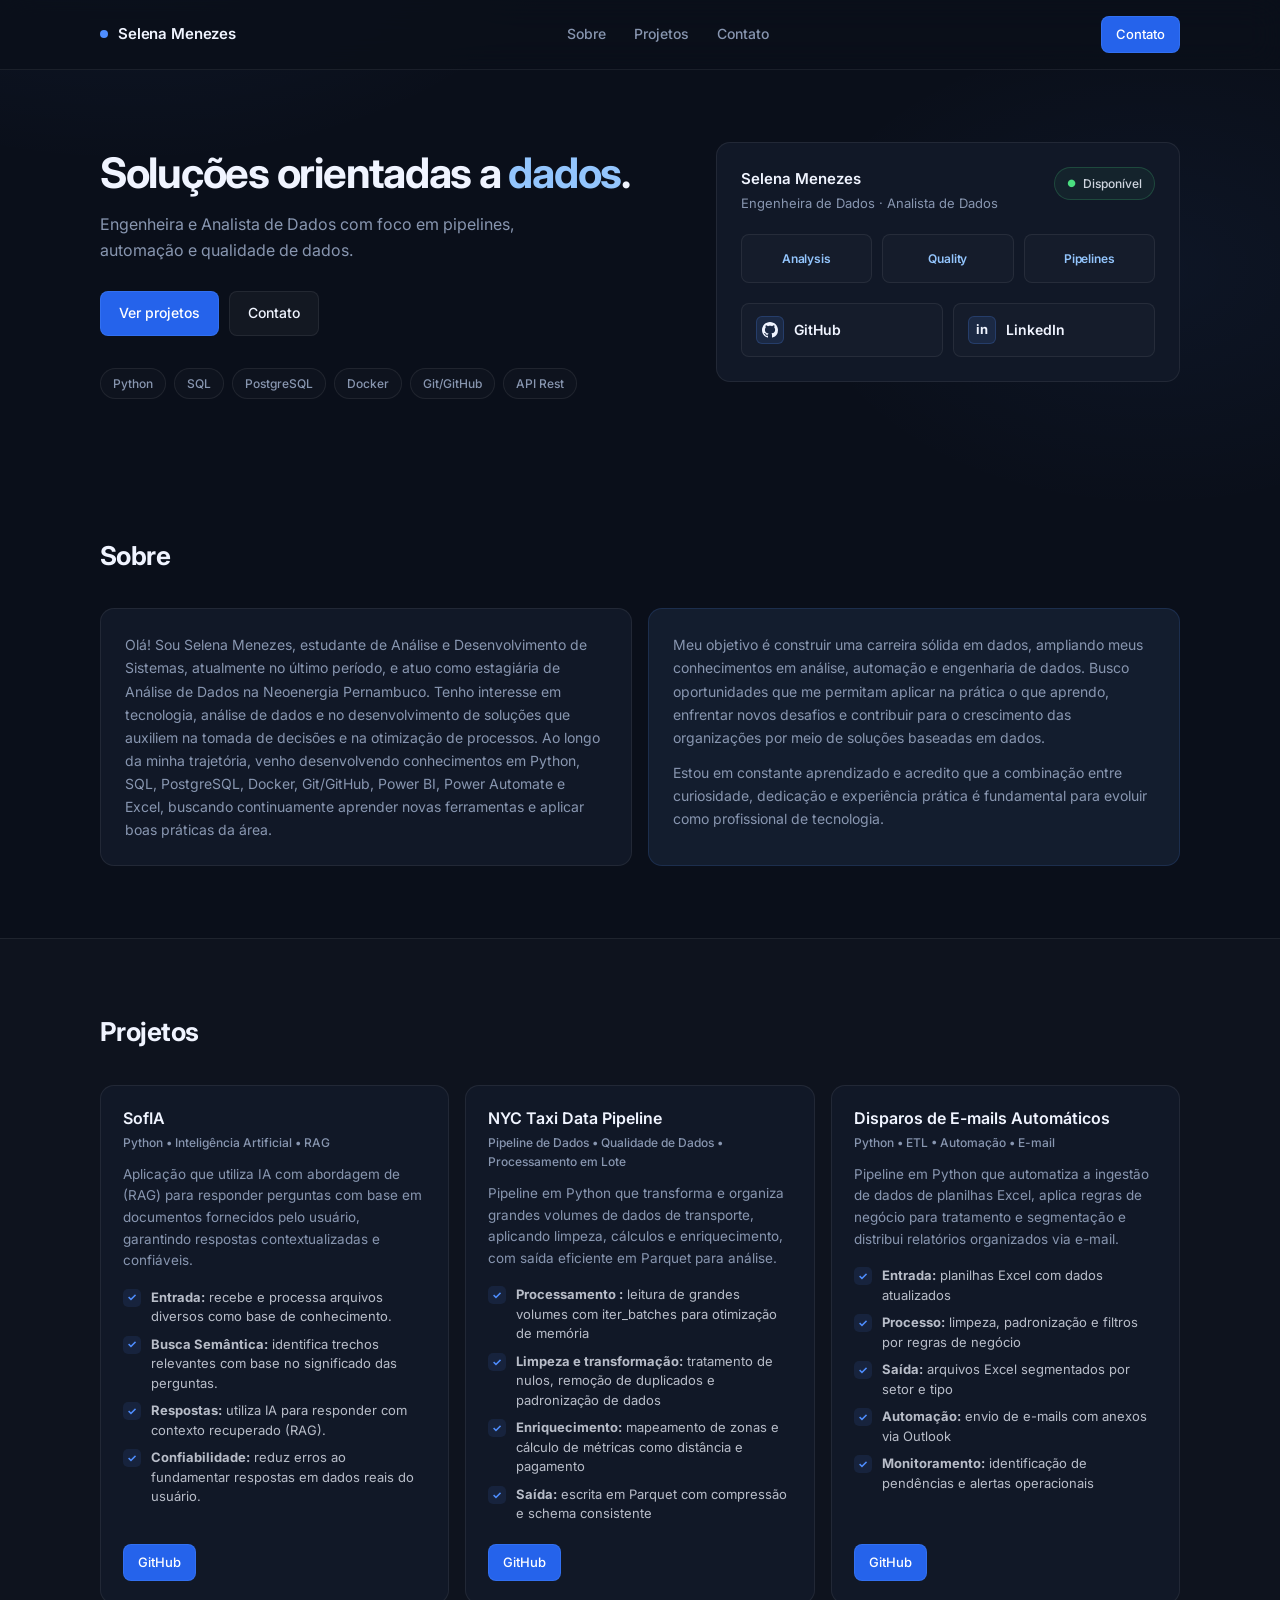
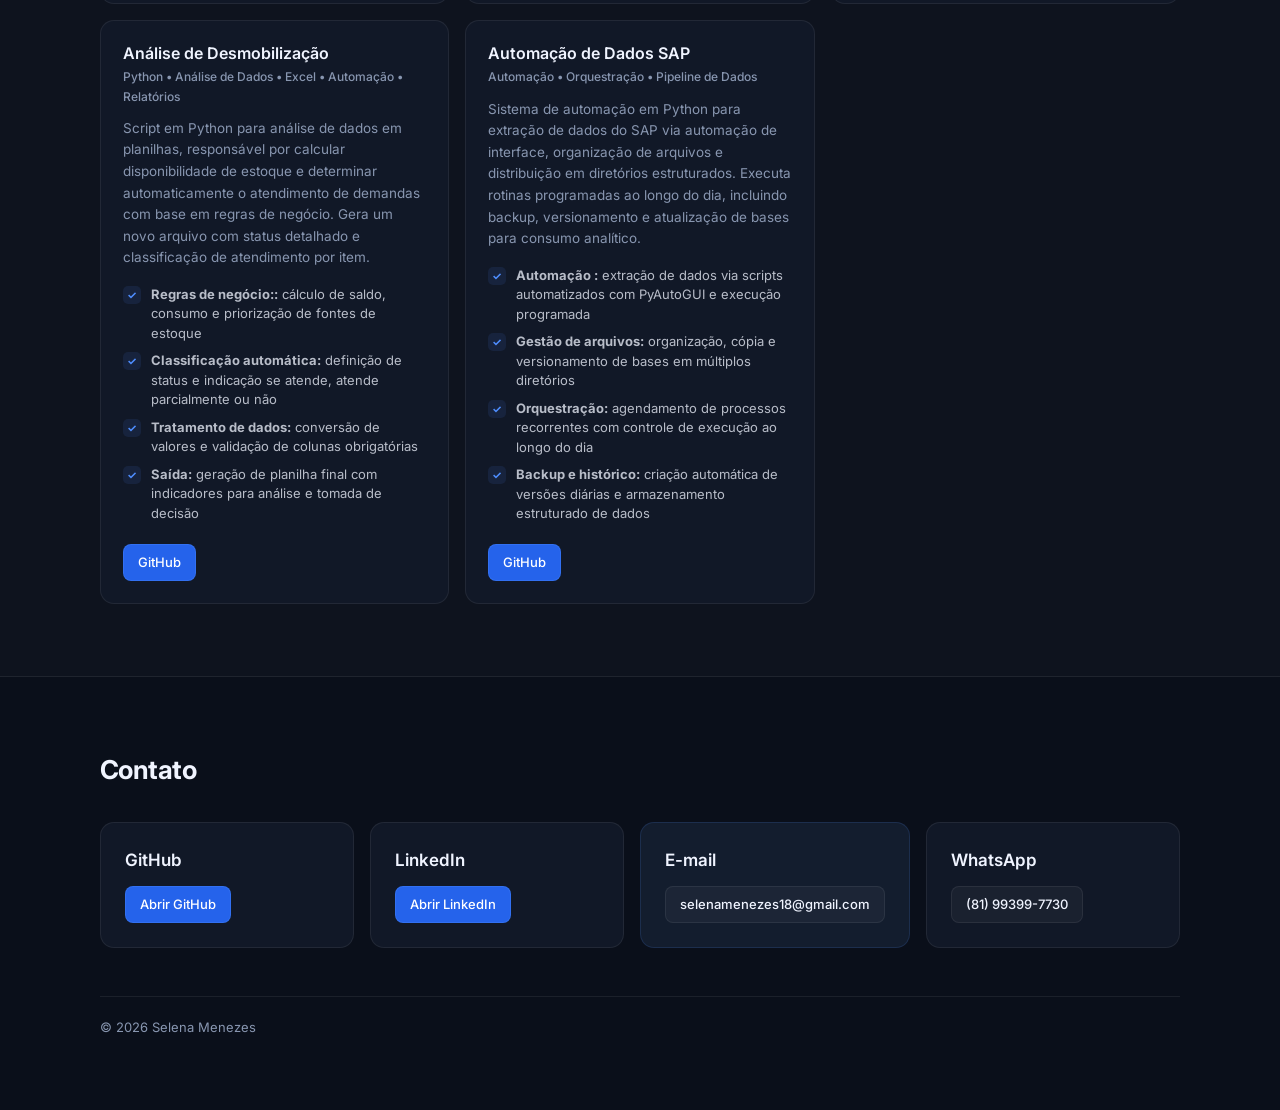
==== commit ead07def: "#" ====
--- a/index.html
+++ b/index.html
@@ -90,7 +90,11 @@
 
           <div class="hero__links" id="links-quick">
             <a class="linkCard" href="https://github.com/selenamenezes" target="_blank" rel="noreferrer noopener">
-              <span class="linkCard__icon" aria-hidden="true">GH</span>
+              <span class="linkCard__icon" aria-hidden="true">
+                <svg width="16" height="16" viewBox="0 0 24 24" fill="currentColor" xmlns="http://www.w3.org/2000/svg">
+                  <path d="M12 0C5.37 0 0 5.37 0 12c0 5.31 3.435 9.795 8.205 11.385.6.105.825-.255.825-.57 0-.285-.015-1.23-.015-2.235-3.015.555-3.795-.735-4.035-1.41-.135-.345-.72-1.41-1.23-1.695-.42-.225-1.02-.78-.015-.795.945-.015 1.62.87 1.845 1.23 1.08 1.815 2.805 1.305 3.495.99.105-.78.42-1.305.765-1.605-2.67-.3-5.46-1.335-5.46-5.925 0-1.305.465-2.385 1.23-3.225-.12-.3-.54-1.53.12-3.18 0 0 1.005-.315 3.3 1.23.96-.27 1.98-.405 3-.405s2.04.135 3 .405c2.295-1.56 3.3-1.23 3.3-1.23.66 1.65.24 2.88.12 3.18.765.84 1.23 1.905 1.23 3.225 0 4.605-2.805 5.625-5.475 5.925.435.375.81 1.095.81 2.22 0 1.605-.015 2.895-.015 3.3 0 .315.225.69.825.57A12.02 12.02 0 0 0 24 12c0-6.63-5.37-12-12-12z"/>
+                </svg>
+              </span>
               <span class="linkCard__text">GitHub</span>
             </a>
             <a class="linkCard" href="https://www.linkedin.com/in/selena-menezes/" target="_blank" rel="noreferrer noopener">
--- a/styles.css
+++ b/styles.css
@@ -272,6 +272,7 @@
   display: flex; align-items: center; justify-content: center;
   background: rgba(79, 142, 255, 0.12);
   border: 1px solid rgba(79, 142, 255, 0.2);
+  color: var(--text);
   font-weight: 700;
   font-size: 13px;
   flex-shrink: 0;
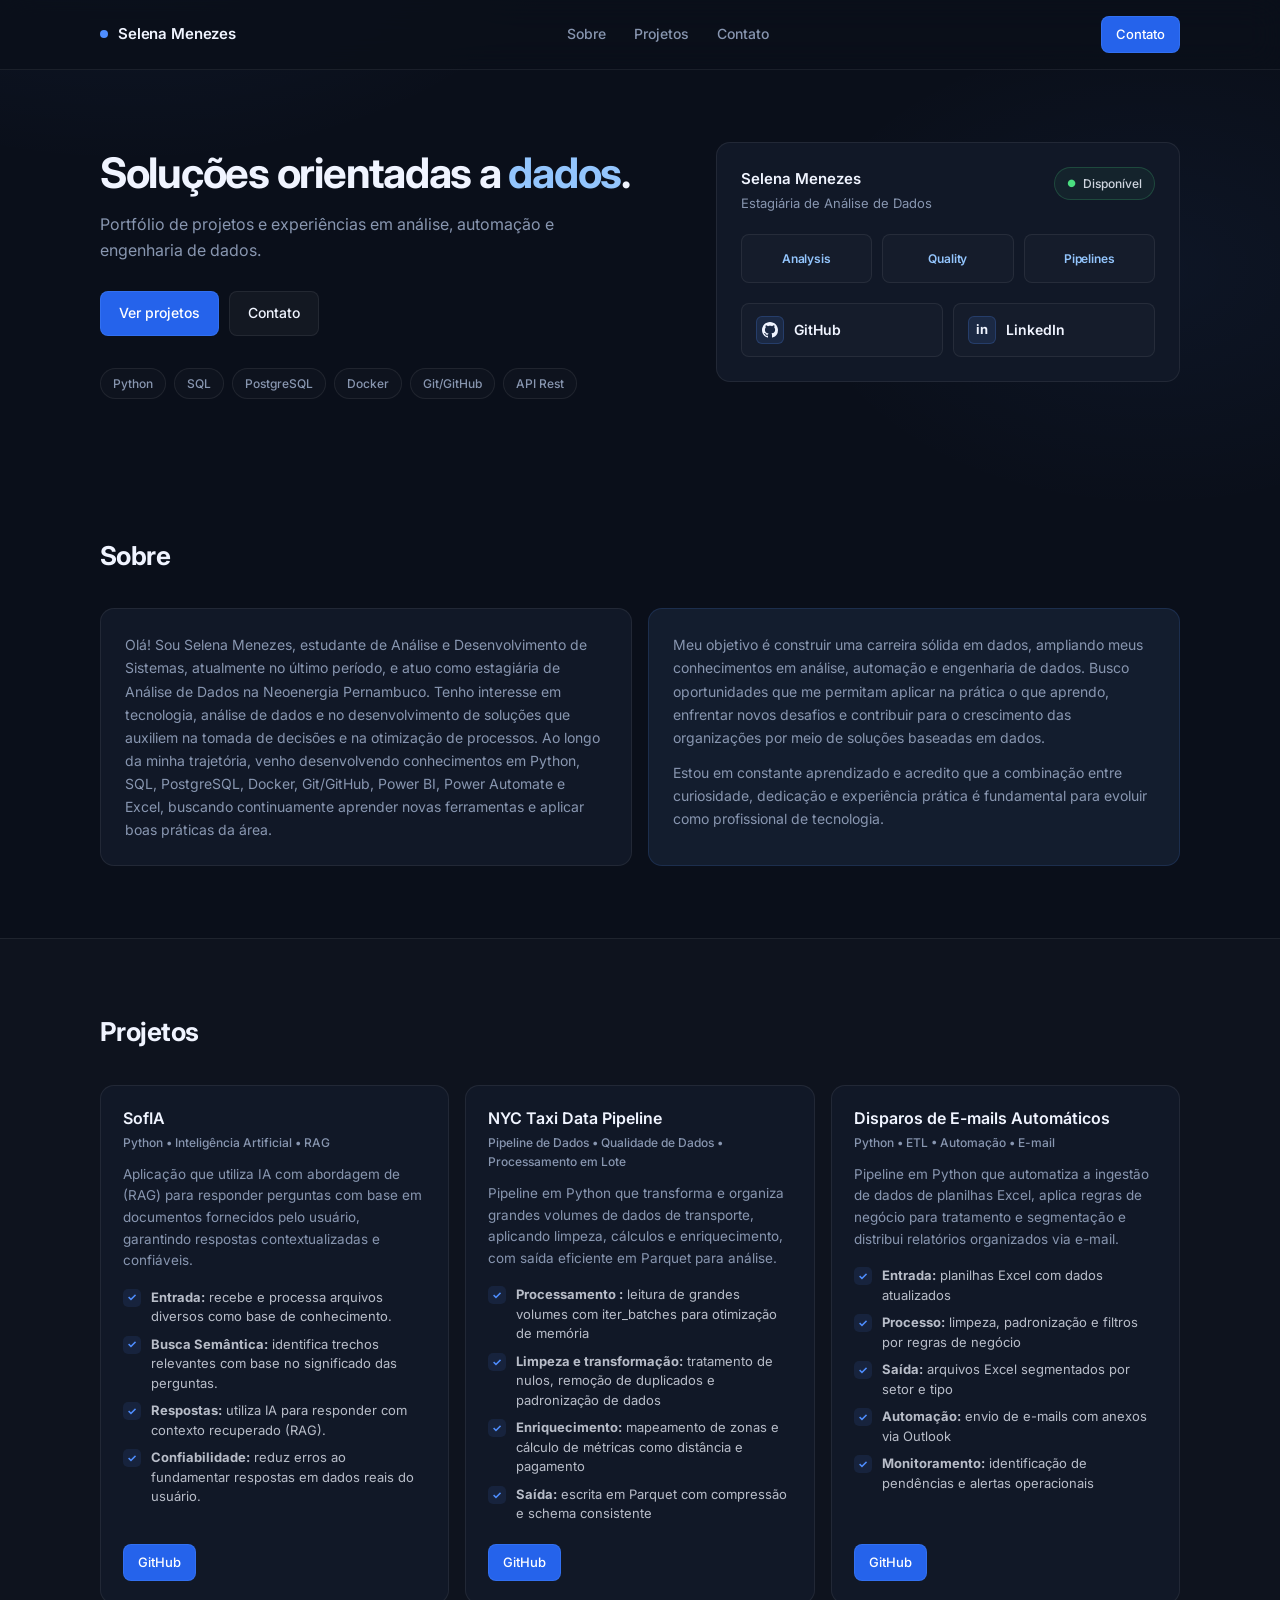
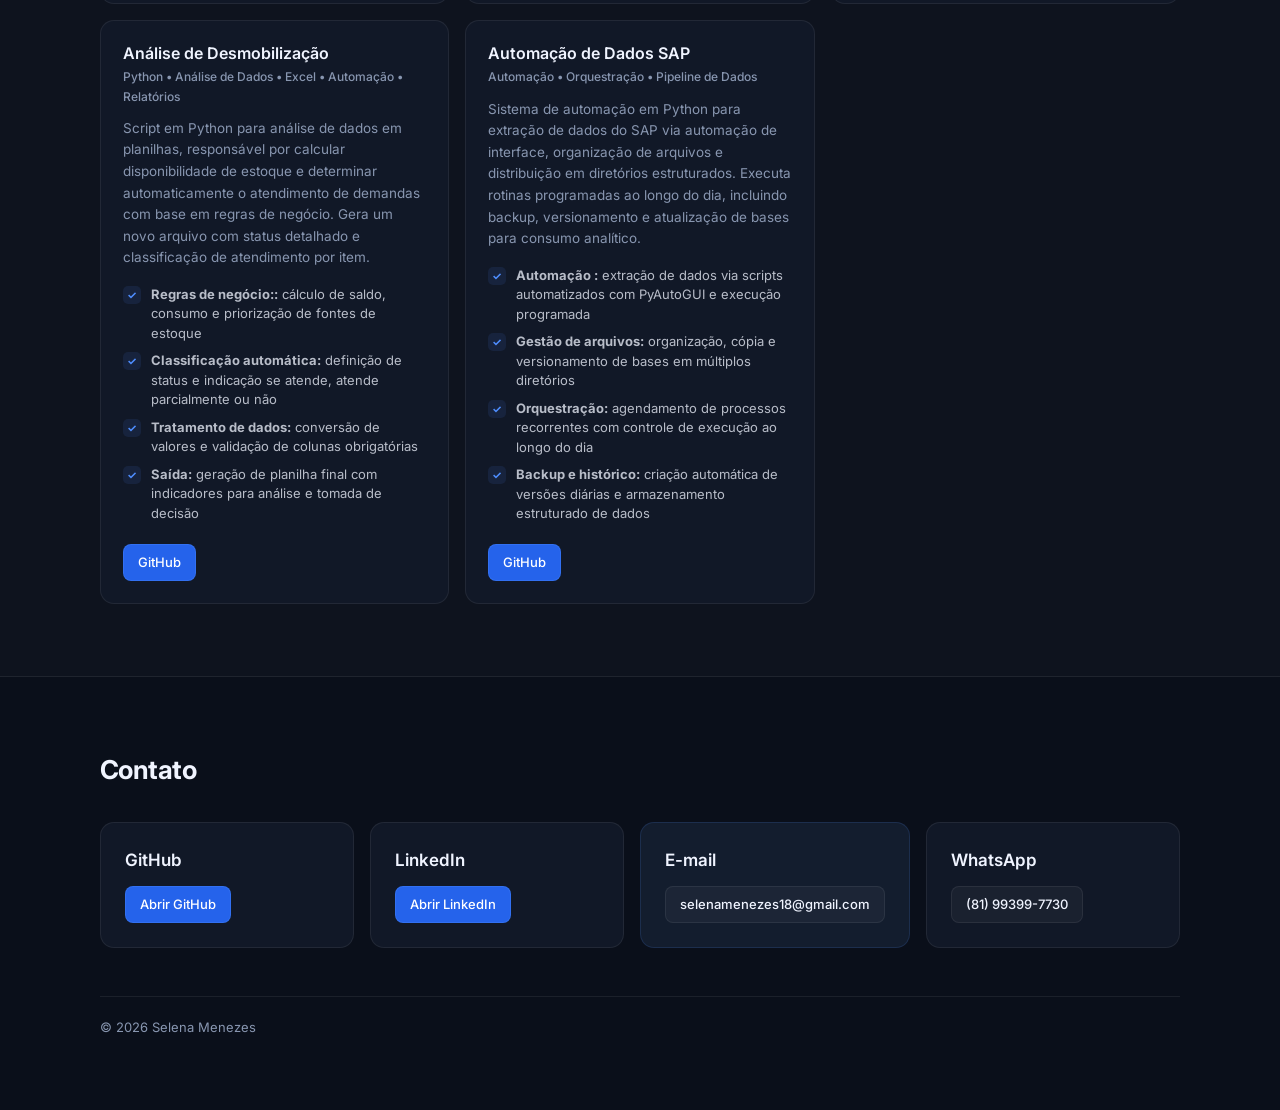
==== commit f2822b4b: "#" ====
--- a/index.html
+++ b/index.html
@@ -8,7 +8,7 @@
   <link rel="preconnect" href="https://fonts.googleapis.com">
   <link rel="preconnect" href="https://fonts.gstatic.com" crossorigin>
   <link href="https://fonts.googleapis.com/css2?family=Inter:wght@400;600;700&display=swap" rel="stylesheet">
-
+  <link rel="icon" type="image/svg+xml" href="./favicon.svg">
   <link rel="stylesheet" href="./styles.css" />
 
   <meta property="og:title" content="Selena Menezes | Portfólio de Dados" />
@@ -44,7 +44,7 @@
             Soluções orientadas a <span class="accent">dados</span>.
           </h1>
           <p class="hero__subtitle">
-            Engenheira e Analista de Dados com foco em pipelines, automação e qualidade de dados.
+            Portfólio de projetos e experiências em análise, automação e engenharia de dados.
           </p>
 
           <div class="hero__actions">
@@ -67,7 +67,7 @@
             <div class="profile">
               <div>
                 <p class="profile__name">Selena Menezes</p>
-                <p class="profile__role">Engenheira de Dados · Analista de Dados</p>
+                <p class="profile__role">Estagiária de Análise de Dados</p>
               </div>
             </div>
             <div class="status__pill">
